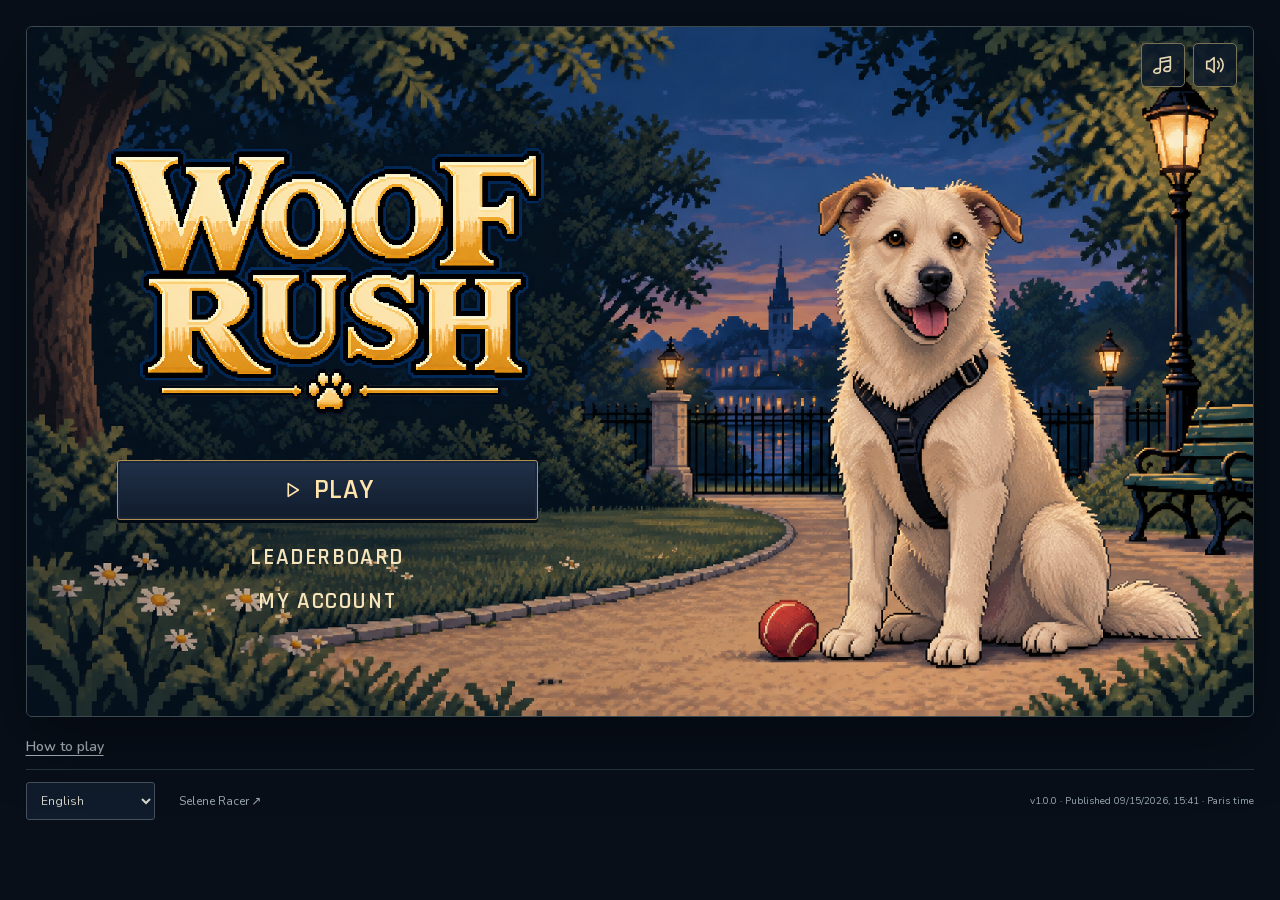
==== index.html @ c91cd117 "Woof Rush v1.0.0 (2026-09-15 15:41)" ====
<!doctype html>
<html lang="fr">
  <head>
    <meta charset="UTF-8" />
    <meta name="viewport" content="width=device-width, initial-scale=1.0, viewport-fit=cover" />
    <meta name="theme-color" content="#101d2b" />
    <meta
      name="description"
      content="Woof Rush : aligne les balles de même couleur pour vider le chemin. Un jeu d’arcade au clavier, à la souris ou sur mobile."
    />
    <meta name="apple-mobile-web-app-capable" content="yes" />
    <meta name="apple-mobile-web-app-status-bar-style" content="default" />
    <link rel="icon" type="image/png" href="/art/icon-pixel.png" />
    <link rel="apple-touch-icon" href="/art/icon-pixel.png" />
    <link rel="preload" href="/art/hero-pixel.webp" as="image" />
    <title>Woof Rush</title>
    <script type="module" crossorigin src="/assets/index-AzjGt6_d.js"></script>
    <link rel="stylesheet" crossorigin href="/assets/index-Cc_X4Ht7.css">
  </head>
  <body>
    <div id="root"></div>
  </body>
</html>
---- assets/index-Cc_X4Ht7.css ----
@font-face{font-family:Nunito;src:url(/fonts/nunito-latin.woff2)format("woff2");font-style:normal;font-weight:400 900;font-display:swap}:root{color:#254635;font-synthesis:none;--ink:#244633;--muted:#6d7b6b;--gold:#f6c557;--line:#dedfd0;background:#f6f4eb;font-family:Nunito,Trebuchet MS,system-ui,sans-serif}*{box-sizing:border-box}html,body,#root{min-height:100%;margin:0}body{margin:0}button,a{-webkit-tap-highlight-color:transparent}button{font:inherit;cursor:pointer;color:inherit;touch-action:manipulation}button:disabled{cursor:wait;opacity:.6}a{color:inherit;text-decoration:none}button,a{transition:background .18s,transform .18s}button:focus-visible,a:focus-visible,canvas:focus-visible{outline-offset:4px;outline:3px solid #d98a24}button:active:not(:disabled){transform:translateY(2px)}button svg{flex-shrink:0}.home{width:min(1240px,100%);padding:max(24px, env(safe-area-inset-top)) max(30px, env(safe-area-inset-right)) max(16px, env(safe-area-inset-bottom)) max(30px, env(safe-area-inset-left));margin:0 auto}.game-header{justify-content:space-between;align-items:center;gap:16px;height:78px;display:flex}.brand{letter-spacing:-1.2px;white-space:nowrap;align-items:center;gap:0;font-size:28px;font-weight:900;display:inline-flex}.brand-mark{background:var(--ink);color:#fff4d8;border-radius:14px;place-items:center;width:41px;height:41px;margin-right:10px;display:grid;transform:rotate(-8deg)}.brand-dot{color:#d59b32}.header-actions{align-items:center;gap:22px;display:flex}.icon-button{background:0 0;border:1px solid #d5dccc;border-radius:50%;place-items:center;width:44px;height:44px;display:inline-grid}.text-button{background:0 0;border:0;align-items:center;gap:8px;min-height:44px;padding:6px 0;font-weight:800;display:inline-flex}.hero{isolation:isolate;color:#fffbed;background:#214330;border-radius:26px;align-items:center;height:calc(100svh - 104px);min-height:520px;max-height:820px;display:flex;position:relative;overflow:hidden;box-shadow:0 16px 38px #2b442515}.hero-art,.hero-shade{object-fit:cover;z-index:-2;width:100%;height:100%;position:absolute;inset:0}.hero-art{object-position:center 57%}.hero-shade{z-index:-1;background:linear-gradient(90deg,#102d25bc 0%,#142f2670 33%,#142f2600 60%)}.hero-copy{max-width:525px;padding:64px}.home-sound{color:var(--ink);background:#fffbeded;border-color:#0000;position:absolute;top:20px;right:20px}.eyebrow{letter-spacing:1.9px;font-size:10px;font-weight:800;line-height:1.6}.hero h1{letter-spacing:-5px;text-shadow:0 3px 1px #193b3330;margin:0 0 30px;font-size:clamp(80px,9vw,118px);font-weight:900;line-height:.86}.hero-description{color:#e1e7d5;max-width:290px;margin:0 0 28px;font-size:16px;line-height:1.65}.primary{color:#354226;background:var(--gold);border:1px solid #ffdf89;border-radius:13px;justify-content:center;align-items:center;gap:12px;min-height:52px;padding:12px 25px;font-size:16px;font-weight:900;display:inline-flex;box-shadow:0 4px #b48429}.primary:hover:not(:disabled){background:#ffda79}.start-button{min-width:200px;min-height:56px}.retry-button{color:#fff;background:0 0;border:0;margin-top:10px;padding:10px 0;text-decoration:underline;display:block}.sprite{vertical-align:middle;background-repeat:no-repeat;background-size:400% 400%;flex-shrink:0;display:inline-block}.home-utilities{justify-content:space-between;align-items:center;gap:12px 24px;padding-top:16px;display:flex}.help-toggle{color:var(--muted);text-underline-offset:4px;font-size:14px;font-weight:600;text-decoration:underline}.home-scores{color:var(--muted);flex-wrap:wrap;justify-content:flex-end;gap:8px 24px;font-size:13px;display:flex}.home-scores strong{color:var(--ink);margin-left:6px}.guide{border-top:1px solid var(--line);padding:20px 0 32px}.guide-heading{justify-content:space-between;align-items:center;gap:16px;display:flex}.guide h2{font-size:23px}.guide-columns{grid-template-columns:repeat(3,1fr);gap:28px;display:grid}.guide p{font-size:14px;line-height:1.7}.guide strong{margin-bottom:5px;display:block}.bonus-guide{flex-wrap:wrap;gap:16px 25px;margin-top:16px;display:flex}.bonus-guide>div{align-items:center;gap:8px;max-width:200px;display:flex}.bonus-guide span{font-size:11px}.bonus-guide strong{font-size:13px}.game-shell{width:min(1100px,100%);height:100dvh;padding:env(safe-area-inset-top) max(24px, env(safe-area-inset-right)) max(8px, env(safe-area-inset-bottom)) max(24px, env(safe-area-inset-left));flex-direction:column;margin:auto;display:flex;overflow:hidden}.game-header{flex-shrink:0;height:66px}.game-header .brand{font-size:25px}.game-header .brand-mark{border-radius:11px;width:34px;height:34px}.game-header .header-actions{gap:10px}.game-header .icon-button{width:40px;height:40px}.game-hud{flex-shrink:0;align-items:center;gap:20px;padding:8px 0 13px;display:flex}.level-label{align-items:center;gap:12px;display:flex}.level-number{background:#e8ecdc;border-radius:12px;place-items:center;width:38px;height:38px;font-size:17px;font-weight:900;display:grid}.level-label>div{display:grid}.game-hud .eyebrow{color:var(--muted);letter-spacing:1.5px;font-size:8px}.level-label strong{font-size:15px}.lives{gap:0;margin-left:auto;display:flex}.life-empty{opacity:.2;filter:grayscale()}.score{text-align:right;border-left:1px solid var(--line);min-width:80px;padding-left:20px;line-height:1}.score strong{font-variant-numeric:tabular-nums;margin-top:7px;font-size:23px;font-weight:900;display:block}.game-area{flex:1;place-items:center;min-width:0;min-height:0;display:grid;position:relative}.playfield{cursor:crosshair;touch-action:none;-webkit-user-select:none;user-select:none;border-radius:20px;max-width:100%;max-height:100%;display:block;box-shadow:0 6px 20px #22452a20}.playfield:focus:not(:focus-visible){outline:none}.game-footer{flex-shrink:0;width:min(800px,100%);margin:0 auto;padding-top:10px}.progress-row{color:var(--muted);align-items:center;gap:13px;font-size:10px;display:flex}.progress-row>span{white-space:nowrap}.progress-row strong{text-align:right;width:36px}.progress-track{background:#e0e4d5;border-radius:8px;flex:1;height:5px;overflow:hidden}.progress-track>span{border-radius:inherit;background:#568757;height:100%;transition:width .2s;display:block}.desktop-controls{color:#6a7963;justify-content:center;align-items:center;gap:23px;margin:14px 0 6px;font-size:10px;display:flex}.desktop-controls span{align-items:center;gap:5px;display:flex}kbd{font:inherit;background:#fffdf7;border:1px solid #d6dcca;border-bottom-width:2px;border-radius:5px;padding:2px 6px}.touch-controls{align-items:stretch;gap:10px;padding-top:12px;display:none}.steering-pad{touch-action:none;-webkit-user-select:none;user-select:none;background:#e6e9db;border:1px solid #d7dfcc;border-radius:14px;flex:1;justify-content:space-between;align-items:center;min-width:0;padding:0 12px;display:flex}.steering-pad>div{flex-direction:column;align-items:center;gap:2px;display:flex}.steering-pad small{font-size:9px}.swap-button{touch-action:manipulation;background:#edf0e2;border:1px solid #d1dbc5;border-radius:14px;justify-content:center;align-items:center;gap:1px;min-width:55px;display:flex}.shoot-button{min-width:94px;min-height:54px;padding:10px 16px}.shoot-button svg{transform:rotate(-90deg)}.touch-controls button:disabled{cursor:default}.overlay{z-index:2;-webkit-backdrop-filter:blur(5px);backdrop-filter:blur(5px);background:#14362799;border-radius:20px;place-items:center;padding:14px;display:grid;position:absolute;inset:0}.pause-card{text-align:center;background:#fff9e9;border-radius:24px;width:min(360px,100%);padding:22px 24px;box-shadow:0 12px 50px #162b3144}.pause-card h1{letter-spacing:-1px;margin:0 0 28px;font-size:30px;line-height:1.1}.pause-card p{color:var(--muted);margin:0 0 20px;font-size:13px}.pause-card .primary{width:100%}.return-menu{margin-top:12px;font-size:11px}@media (width<=900px){.home{padding-left:22px;padding-right:22px}.hero-copy{padding-left:32px}.hero-art{object-position:58% center}.hero-shade{background:linear-gradient(90deg,#102d25cc,#142f2677 40%,#142f2600 75%)}.hero-description{max-width:240px;font-size:15px}}@media (hover:none),(pointer:coarse),(width<=600px){.touch-controls{display:flex}.desktop-controls{display:none}.game-footer{padding-bottom:6px}}@media (width<=600px){.home{padding:max(12px, env(safe-area-inset-top)) max(12px, env(safe-area-inset-right)) max(12px, env(safe-area-inset-bottom)) max(12px, env(safe-area-inset-left))}.brand{font-size:25px}.brand-mark{border-radius:11px;width:35px;height:35px;margin-right:8px}.header-actions{gap:14px}.header-actions .text-button span{display:none}.header-actions .text-button{padding:8px}.hero{border-radius:22px;align-items:flex-start;height:calc(100svh - 84px);min-height:510px;max-height:780px}.hero-art{object-position:85% bottom;object-fit:cover;height:69%;top:auto;-webkit-mask-image:linear-gradient(#0000,#000 25%);mask-image:linear-gradient(#0000,#000 25%)}.hero-shade{background:linear-gradient(#173b2d 0%,#173b2df5 21%,#173b2d9c 43%,#173b2d00 67%,#173b2d33)}.hero-copy{max-width:100%;padding:75px 25px 24px}.hero h1{letter-spacing:-2px;white-space:nowrap;margin:0 0 20px;font-size:clamp(40px,13vw,72px);line-height:.85}.hero h1 br{display:none}.hero h1>span{margin-left:9px}.hero-description{max-width:240px;margin:0 0 22px;font-size:14px;line-height:1.6}.start-button{min-width:170px;min-height:50px;font-size:15px}.home-sound{top:14px;right:14px}.home-utilities{padding:8px 5px 0}.home-scores{gap:4px 12px;font-size:11px}.guide-columns{grid-template-columns:1fr;gap:5px}.game-shell{padding-left:max(10px, env(safe-area-inset-left));padding-right:max(10px, env(safe-area-inset-right))}.game-header{height:57px}.game-header .brand{font-size:23px}.game-header .icon-button{width:44px;height:44px}.game-hud{gap:8px;padding-top:3px;padding-bottom:9px}.level-number{border-radius:9px;width:31px;height:33px;font-size:15px}.level-label{gap:7px}.level-label strong{font-size:12px}.game-hud .eyebrow{font-size:7px}.lives .sprite{width:23px!important;height:23px!important}.score{min-width:60px;padding-left:9px}.score strong{font-size:20px}.playfield,.overlay{border-radius:15px}.game-footer{padding-top:8px}.progress-row{gap:8px;font-size:9px}.touch-controls{gap:8px;padding-top:9px}.pause-card{padding:19px}.pause-card h1{font-size:27px}}@media (height<=540px) and (orientation:landscape){.home{padding-top:max(12px, env(safe-area-inset-top))}.hero{height:calc(100svh - 84px);min-height:290px}.hero-art{object-position:58% 30%}.hero-copy{padding:24px 32px}.hero h1{margin-bottom:16px;font-size:64px}.hero-description{margin-bottom:16px;font-size:13px}.start-button{min-height:46px}.home-utilities{padding-top:8px}.game-shell{padding-top:max(0px, env(safe-area-inset-top));padding-bottom:max(5px, env(safe-area-inset-bottom));grid-template-rows:46px 1fr;grid-template-columns:minmax(0,1fr) 146px;column-gap:14px;display:grid}.game-header{grid-area:1/2;justify-content:flex-end;height:44px}.game-header .brand{display:none}.game-header .icon-button{width:40px;height:40px}.game-hud{grid-area:1/1;padding:4px 0}.level-number{height:30px}.level-label .eyebrow{display:none}.score strong{margin-top:3px;font-size:17px}.game-area{grid-area:2/1;height:100%}.game-footer{grid-area:2/2;align-self:end;padding:0 0 5px}.progress-row{flex-wrap:wrap;gap:6px}.progress-row>span{width:100%}.touch-controls{flex-wrap:wrap;padding-top:15px;display:flex}.steering-pad{flex-basis:100%;height:60px}.swap-button{width:100%;min-height:48px}.shoot-button{width:100%;min-height:54px}.desktop-controls{display:none}.pause-card h1{font-size:25px}.pause-card{padding:18px}.pause-card p{margin-bottom:12px}.return-menu{margin-top:4px}}@media (width<=370px){.hero-copy{padding-left:20px;padding-right:20px}.game-hud{gap:5px}.level-number{display:none}.lives .sprite{width:21px!important;height:21px!important}.steering-pad{padding:0 8px}.shoot-button{min-width:84px;padding:10px}}@media (prefers-reduced-motion:reduce){*,:before,:after{transition:none!important;animation:none!important}}@font-face{font-family:Rajdhani;src:url(/fonts/rajdhani-600-latin.woff2)format("woff2");font-weight:600;font-display:swap}@font-face{font-family:Rajdhani;src:url(/fonts/rajdhani-600-latin-ext.woff2)format("woff2");font-weight:600;font-display:swap;unicode-range:U+100-2FF,U+1E??}:root{color:#f6e5bc;--ink:#f6e5bc;--muted:#a6b1b8;--gold:#d8ae64;--line:#34404b;background:#080f19}.sr-only{clip:rect(0, 0, 0, 0);white-space:nowrap;border:0;width:1px;height:1px;margin:-1px;padding:0;position:absolute;overflow:hidden}.home{width:min(1440px,100%);padding:clamp(12px,2vw,28px)}.hero{aspect-ratio:16/9;background:#101d2b;border:1px solid #3c4a4f;border-radius:6px;height:auto;min-height:480px;max-height:820px;box-shadow:0 20px 70px #0006}.hero-art{object-position:center;image-rendering:pixelated}.hero-shade{background:linear-gradient(90deg,#07111e55,#0000 70%)}.hero-copy{text-align:center;width:49%;max-width:680px;padding:5%}.hero h1{letter-spacing:-4px;text-transform:uppercase;color:#ffe4a5;-webkit-text-stroke:1px #f7d696;text-shadow:0 2px #ffefa9,0 5px #967044,3px 7px #09111d,-3px 7px #09111d;margin:0 0 42px;font-family:Georgia,Times New Roman,serif;font-size:clamp(66px,8vw,126px);font-weight:900;line-height:.86}.hero h1>span{color:inherit}.primary,.secondary{text-transform:uppercase;letter-spacing:.8px;color:#ffe4ac;background:linear-gradient(#213149,#101b2b);border:1px solid #b39050;border-radius:3px;justify-content:center;align-items:center;gap:12px;min-height:50px;padding:11px 24px;font-family:Rajdhani,Nunito,system-ui,sans-serif;font-size:19px;font-weight:600;display:inline-flex;box-shadow:inset 0 0 0 2px #18253a,0 3px #030912}.primary:hover:not(:disabled),.secondary:hover:not(:disabled){color:#fff1c9;background:#2a3f54;border-color:#f0cd82}.secondary{box-shadow:none;color:#c6d0d4;border-color:#526572}.start-button{width:88%;min-width:0;min-height:60px;font-size:clamp(21px,2.2vw,32px)}.hero-links{flex-direction:column;align-items:center;gap:0;margin-top:16px;display:flex}.hero-links .text-button{text-transform:uppercase;letter-spacing:1.6px;color:#f6e5bc;font-family:Rajdhani,Nunito,system-ui,sans-serif;font-size:clamp(17px,1.8vw,24px)}.text-button:hover{color:#ffe3a0}.home-sound{color:#e6d8b5;background:#0d1a2ad9;border:1px solid #7a7257}.icon-button{border-color:#485965;border-radius:5px}.icon-button:hover{background:#23364a}.home-utilities{flex-wrap:wrap;padding-top:8px}.home-scores .text-button{font-size:inherit;font-weight:500}.site-footer{color:#9ba9b4;border-top:1px solid #24333f;flex-wrap:wrap;align-items:center;gap:12px 24px;padding-top:12px;font-size:12px;display:flex}.site-footer a:hover{color:#f4d49a}.version{margin-inline-start:auto;font-size:10px;line-height:1.6}.language-picker select{font:inherit;color:#d7d7cc;background:#101c2b;border:1px solid #44515d;border-radius:3px;max-width:180px;min-height:38px;padding:5px 28px 5px 10px}.guide{margin-top:12px}.guide h2,.panel-heading h2{letter-spacing:.7px;text-transform:uppercase;font-family:Rajdhani,Nunito,system-ui,sans-serif;font-weight:600}.guide p{color:#bec9c9}.brand{letter-spacing:1px;text-transform:uppercase;font-family:Rajdhani,Nunito,system-ui,sans-serif}.brand-mark{display:none}.brand-light{font-weight:600}.game-header{border-bottom:1px solid #293845;margin-bottom:4px}.level-number,.steering-pad,.swap-button,kbd{background:#142235;border-color:#3a4c5b;border-radius:3px}.level-label strong{color:#e4d3a8}.playfield,.overlay{border-radius:4px}.playfield{image-rendering:pixelated;box-shadow:0 0 0 1px #51604e,0 10px 28px #0006}.progress-track{background:#263442}.progress-track>span{background:#ba995c}.desktop-controls{color:var(--muted)}.overlay{-webkit-backdrop-filter:blur(2px);backdrop-filter:blur(2px);background:#06111bd4}.pause-card{background:#132033;border:1px solid #a48750;border-radius:5px;box-shadow:0 16px 60px #0009}.pause-card h1{letter-spacing:.6px;text-transform:uppercase;font-family:Rajdhani,Nunito,system-ui,sans-serif}.panel-dialog{color:var(--ink);background:#122033;border:1px solid #aa8a50;border-radius:5px;width:min(460px,100% - 28px);max-height:calc(100dvh - 32px);padding:24px;overflow-y:auto;box-shadow:0 20px 90px #000b}.panel-dialog::backdrop{-webkit-backdrop-filter:blur(4px);backdrop-filter:blur(4px);background:#030912bd}.panel-heading{justify-content:space-between;align-items:center;gap:14px;margin-bottom:8px;display:flex}.panel-heading h2{margin:0;font-size:26px;line-height:1.15}.panel-heading .icon-button{flex-shrink:0}.panel-intro{color:#bdc6ca;margin-bottom:22px;font-size:13px;line-height:1.6}.panel-dialog p{font-size:14px;line-height:1.65}.panel-dialog form{flex-direction:column;gap:10px;display:flex}.panel-dialog label{font-size:13px}.panel-dialog input{color:#f7e9c8;width:100%;min-height:48px;font:inherit;background:#0a1423;border:1px solid #5d6b78;border-radius:3px;padding:10px 12px;font-size:16px}.panel-dialog input:focus-visible,.language-picker select:focus-visible{outline-offset:3px;outline:2px solid #e2be74}.panel-dialog input:disabled{opacity:.6}.panel-dialog small{color:#aebbc2;font-size:11px;line-height:1.6;display:block}.panel-dialog form .primary{margin-top:7px}.account-links{flex-wrap:wrap;justify-content:space-between;align-items:center;gap:10px;margin-top:18px;font-size:12px;display:flex}.account-links a{text-underline-offset:4px;text-decoration:underline}.sso-link{width:100%;margin-bottom:24px;font-size:16px}.feedback{color:#b6d9c6}.feedback.error{color:#f2a898}.ranking-dialog{width:min(680px,100% - 28px)}.table-scroll{overflow-x:auto}.ranking-dialog table{border-collapse:collapse;width:100%;font-size:14px}.ranking-dialog th,.ranking-dialog td{text-align:start;border-bottom:1px solid #2b3c4c;padding:12px 8px}.ranking-dialog thead{text-transform:uppercase;color:#b0bbc1;font-size:11px}.ranking-dialog tbody th{overflow-wrap:anywhere;font-weight:600}.ranking-dialog td:nth-child(3){font-variant-numeric:tabular-nums;white-space:nowrap}.my-score{color:#ffdda0;background:#c9a25c17}.my-score small{font-weight:400}.result-dialog{text-align:center}.result-score{gap:3px;margin:18px 0 22px;display:grid}.result-score>span{text-transform:uppercase;letter-spacing:2px;color:#b8c2c9;font-size:12px}.result-score>strong{color:#ffe1a1;font:600 64px/1.2 Rajdhani,Nunito,system-ui,sans-serif}.result-dialog>button{width:100%;margin:8px 0}.result-dialog>.text-button{justify-content:center}.pending-dot{background:#dcb56a;border-radius:50%;width:6px;height:6px}[dir=rtl] .hero{direction:ltr}[dir=rtl] .hero-copy{direction:rtl}[dir=rtl] .lives{margin-left:0;margin-right:auto}[dir=rtl] .score{text-align:left;border-left:0;border-right:1px solid var(--line);padding-left:0;padding-right:12px}@media (width<=900px) and (width>=601px){.hero{min-height:440px}.hero-copy{width:50%;padding:4%}.hero h1{font-size:clamp(70px,10vw,95px)}.hero-art{object-position:65% center}}@media (width<=600px){.home{padding:max(10px, env(safe-area-inset-top)) 10px max(12px, env(safe-area-inset-bottom))}.hero{aspect-ratio:auto;border-radius:4px;align-items:flex-start;height:calc(100svh - 150px);min-height:570px;max-height:790px}.hero-art{object-fit:cover;object-position:86% bottom;width:100%;height:67%;top:auto;bottom:0;-webkit-mask-image:linear-gradient(#0000,#000 20%);mask-image:linear-gradient(#0000,#000 20%)}.hero-shade{background:linear-gradient(#0d1b2cf0 0%,#0d1b2c77 28%,#0000 55%)}.hero-copy{width:100%;max-width:none;padding:35px 22px 16px}.hero h1{letter-spacing:-2px;white-space:nowrap;margin-bottom:24px;font-size:clamp(39px,11.8vw,64px);line-height:1}.hero h1 br{display:none}.hero h1>span{margin-left:9px}.start-button{width:68%;min-width:0;min-height:48px;font-size:23px}.hero-links{flex-direction:row;justify-content:center;gap:25px;margin-top:8px}.hero-links .text-button{letter-spacing:1px;font-size:17px}.home-sound{top:auto;bottom:12px;right:12px}.site-footer{gap:8px 15px;padding-top:8px;font-size:11px}.version{text-align:center;width:100%;margin:0}.home-utilities{gap:0 10px}.home-scores{gap:4px 10px}.help-toggle{font-size:12px}.panel-dialog{padding:18px}.panel-heading h2{font-size:23px}.shoot-button{min-width:78px;padding:8px 11px;font-size:17px}.level-label strong{max-width:145px;line-height:1.15}}@media (height<=540px) and (orientation:landscape){.hero{aspect-ratio:16/9;height:calc(100svh - 90px);min-height:290px}.hero-copy{width:50%;padding:22px 35px}.hero h1{margin-bottom:22px;font-size:62px}.start-button{min-height:44px;font-size:23px}.hero-links{flex-direction:row;justify-content:center;gap:24px;margin-top:5px}.hero-links .text-button{font-size:17px}.hero-art{object-position:center}}.home-audio{gap:8px;display:flex;position:absolute;top:16px;right:16px}.home-audio .icon-button{color:#e6d8b5;background:#0d1a2ad9;border-color:#7a7257}@media (width<=600px){.home-audio{top:auto;bottom:12px;right:12px}}.hero .pixel-title{margin:0 0 22px;line-height:0}.pixel-title img{object-fit:contain;width:100%;max-width:490px;max-height:320px;image-rendering:pixelated;filter:drop-shadow(0 3px 2px #061222)}@media (width<=600px){.hero .pixel-title{margin:0 0 10px}.pixel-title img{width:195px;height:130px}.hero-copy{padding-top:15px}}@media (height<=540px) and (orientation:landscape){.pixel-title img{max-height:145px}.hero .pixel-title{margin-bottom:8px}}
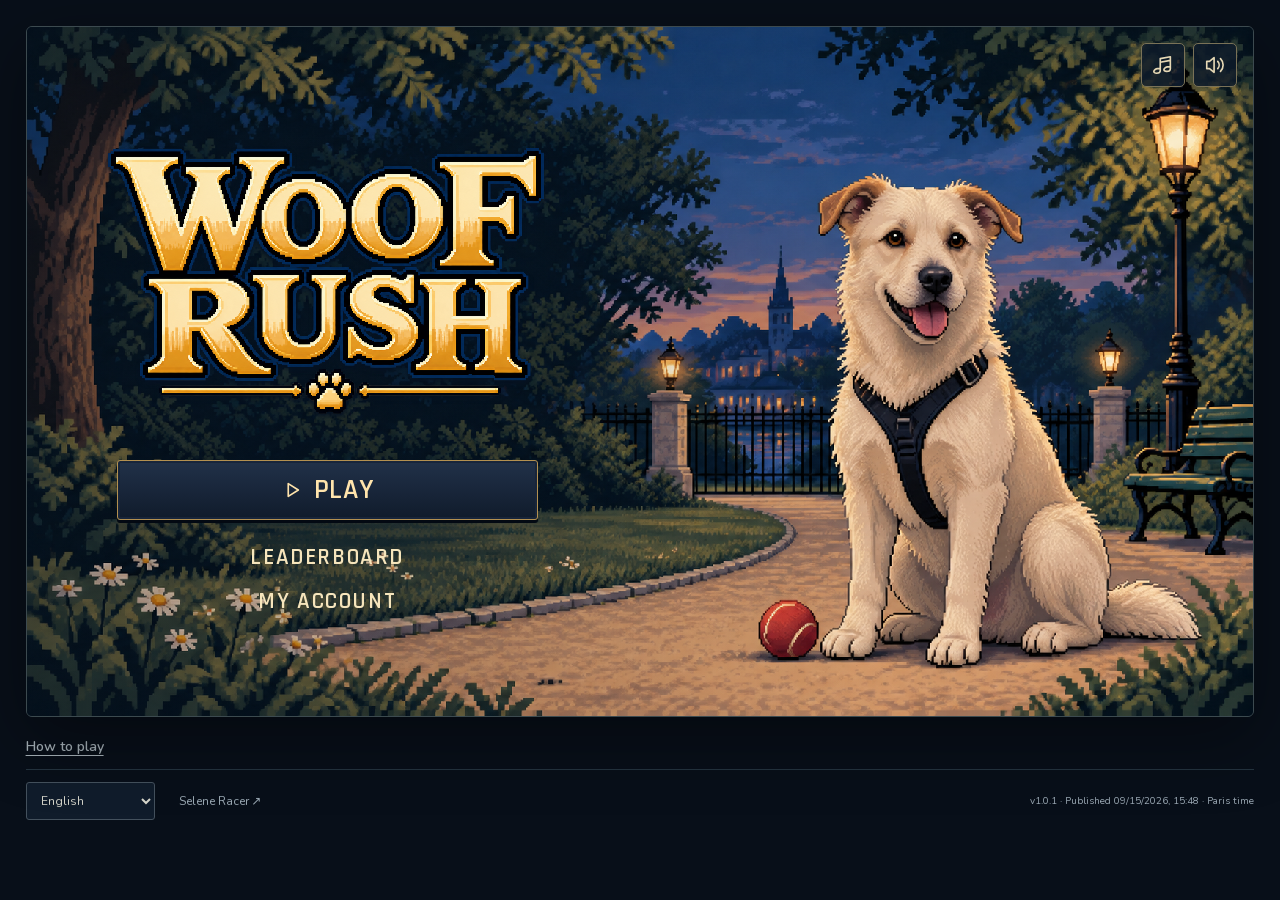
==== commit a7e429a4: "Woof Rush v1.0.1 (2026-09-15 15:48)" ====
--- a/index.html
+++ b/index.html
@@ -14,7 +14,7 @@
     <link rel="apple-touch-icon" href="/art/icon-pixel.png" />
     <link rel="preload" href="/art/hero-pixel.webp" as="image" />
     <title>Woof Rush</title>
-    <script type="module" crossorigin src="/assets/index-AzjGt6_d.js"></script>
+    <script type="module" crossorigin src="/assets/index-DiUp2vxQ.js"></script>
     <link rel="stylesheet" crossorigin href="/assets/index-Cc_X4Ht7.css">
   </head>
   <body>
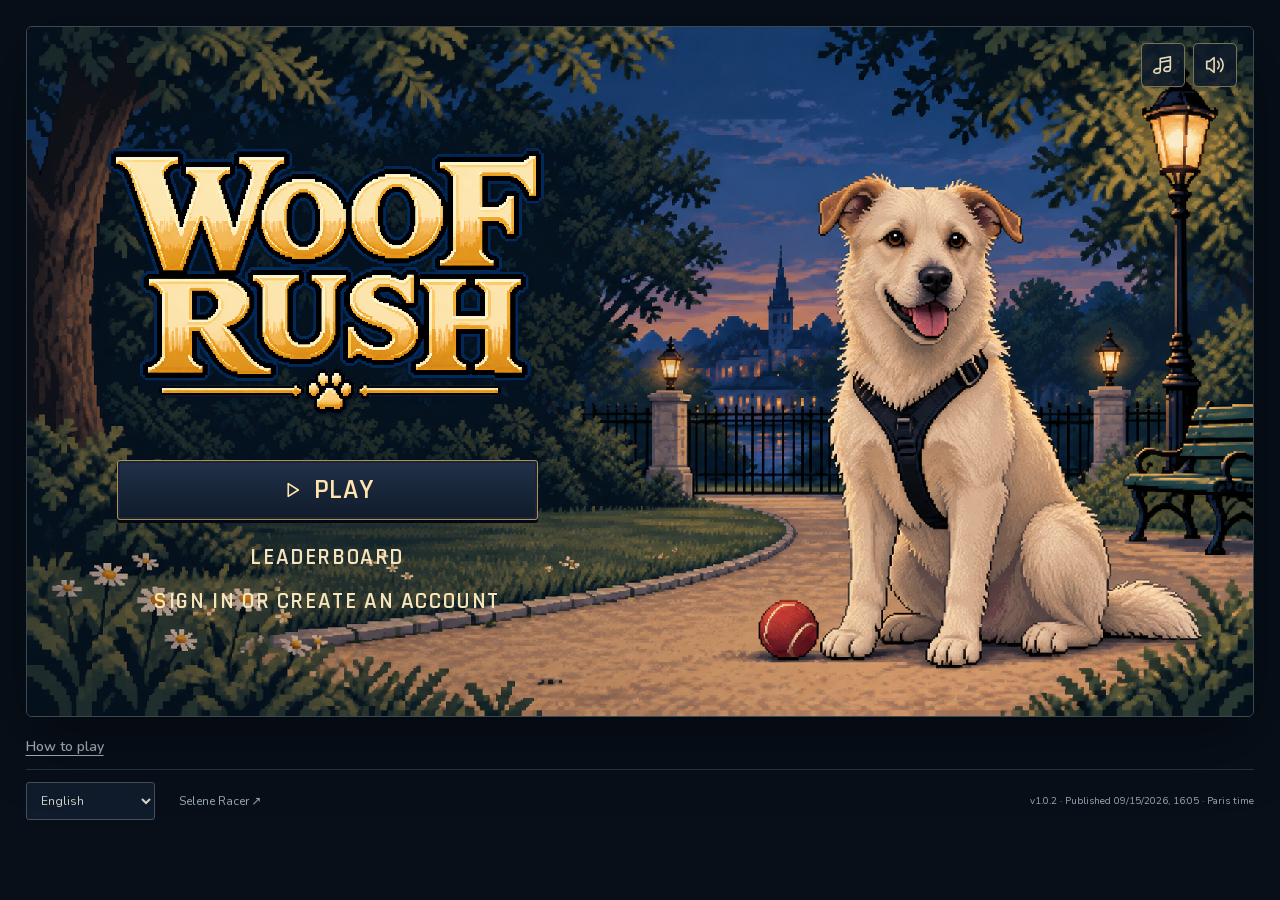
==== commit c9656979: "Woof Rush v1.0.2 (2026-09-15 16:05)" ====
--- a/index.html
+++ b/index.html
@@ -14,8 +14,8 @@
     <link rel="apple-touch-icon" href="/art/icon-pixel.png" />
     <link rel="preload" href="/art/hero-pixel.webp" as="image" />
     <title>Woof Rush</title>
-    <script type="module" crossorigin src="/assets/index-DiUp2vxQ.js"></script>
-    <link rel="stylesheet" crossorigin href="/assets/index-Cc_X4Ht7.css">
+    <script type="module" crossorigin src="/assets/index-BmonnQU5.js"></script>
+    <link rel="stylesheet" crossorigin href="/assets/index-DaGKBsOx.css">
   </head>
   <body>
     <div id="root"></div>
--- a/assets/index-DaGKBsOx.css
+++ b/assets/index-DaGKBsOx.css
@@ -0,0 +1 @@
+@font-face{font-family:Nunito;src:url(/fonts/nunito-latin.woff2)format("woff2");font-style:normal;font-weight:400 900;font-display:swap}:root{color:#254635;font-synthesis:none;--ink:#244633;--muted:#6d7b6b;--gold:#f6c557;--line:#dedfd0;background:#f6f4eb;font-family:Nunito,Trebuchet MS,system-ui,sans-serif}*{box-sizing:border-box}html,body,#root{min-height:100%;margin:0}body{margin:0}button,a{-webkit-tap-highlight-color:transparent}button{font:inherit;cursor:pointer;color:inherit;touch-action:manipulation}button:disabled{cursor:wait;opacity:.6}a{color:inherit;text-decoration:none}button,a{transition:background .18s,transform .18s}button:focus-visible,a:focus-visible,canvas:focus-visible{outline-offset:4px;outline:3px solid #d98a24}button:active:not(:disabled){transform:translateY(2px)}button svg{flex-shrink:0}.home{width:min(1240px,100%);padding:max(24px, env(safe-area-inset-top)) max(30px, env(safe-area-inset-right)) max(16px, env(safe-area-inset-bottom)) max(30px, env(safe-area-inset-left));margin:0 auto}.game-header{justify-content:space-between;align-items:center;gap:16px;height:78px;display:flex}.brand{letter-spacing:-1.2px;white-space:nowrap;align-items:center;gap:0;font-size:28px;font-weight:900;display:inline-flex}.brand-mark{background:var(--ink);color:#fff4d8;border-radius:14px;place-items:center;width:41px;height:41px;margin-right:10px;display:grid;transform:rotate(-8deg)}.brand-dot{color:#d59b32}.header-actions{align-items:center;gap:22px;display:flex}.icon-button{background:0 0;border:1px solid #d5dccc;border-radius:50%;place-items:center;width:44px;height:44px;display:inline-grid}.text-button{background:0 0;border:0;align-items:center;gap:8px;min-height:44px;padding:6px 0;font-weight:800;display:inline-flex}.hero{isolation:isolate;color:#fffbed;background:#214330;border-radius:26px;align-items:center;height:calc(100svh - 104px);min-height:520px;max-height:820px;display:flex;position:relative;overflow:hidden;box-shadow:0 16px 38px #2b442515}.hero-art,.hero-shade{object-fit:cover;z-index:-2;width:100%;height:100%;position:absolute;inset:0}.hero-art{object-position:center 57%}.hero-shade{z-index:-1;background:linear-gradient(90deg,#102d25bc 0%,#142f2670 33%,#142f2600 60%)}.hero-copy{max-width:525px;padding:64px}.home-sound{color:var(--ink);background:#fffbeded;border-color:#0000;position:absolute;top:20px;right:20px}.eyebrow{letter-spacing:1.9px;font-size:10px;font-weight:800;line-height:1.6}.hero h1{letter-spacing:-5px;text-shadow:0 3px 1px #193b3330;margin:0 0 30px;font-size:clamp(80px,9vw,118px);font-weight:900;line-height:.86}.hero-description{color:#e1e7d5;max-width:290px;margin:0 0 28px;font-size:16px;line-height:1.65}.primary{color:#354226;background:var(--gold);border:1px solid #ffdf89;border-radius:13px;justify-content:center;align-items:center;gap:12px;min-height:52px;padding:12px 25px;font-size:16px;font-weight:900;display:inline-flex;box-shadow:0 4px #b48429}.primary:hover:not(:disabled){background:#ffda79}.start-button{min-width:200px;min-height:56px}.retry-button{color:#fff;background:0 0;border:0;margin-top:10px;padding:10px 0;text-decoration:underline;display:block}.sprite{vertical-align:middle;background-repeat:no-repeat;background-size:400% 400%;flex-shrink:0;display:inline-block}.home-utilities{justify-content:space-between;align-items:center;gap:12px 24px;padding-top:16px;display:flex}.help-toggle{color:var(--muted);text-underline-offset:4px;font-size:14px;font-weight:600;text-decoration:underline}.home-scores{color:var(--muted);flex-wrap:wrap;justify-content:flex-end;gap:8px 24px;font-size:13px;display:flex}.home-scores strong{color:var(--ink);margin-left:6px}.guide{border-top:1px solid var(--line);padding:20px 0 32px}.guide-heading{justify-content:space-between;align-items:center;gap:16px;display:flex}.guide h2{font-size:23px}.guide-columns{grid-template-columns:repeat(3,1fr);gap:28px;display:grid}.guide p{font-size:14px;line-height:1.7}.guide strong{margin-bottom:5px;display:block}.bonus-guide{flex-wrap:wrap;gap:16px 25px;margin-top:16px;display:flex}.bonus-guide>div{align-items:center;gap:8px;max-width:200px;display:flex}.bonus-guide span{font-size:11px}.bonus-guide strong{font-size:13px}.game-shell{width:min(1100px,100%);height:100dvh;padding:env(safe-area-inset-top) max(24px, env(safe-area-inset-right)) max(8px, env(safe-area-inset-bottom)) max(24px, env(safe-area-inset-left));flex-direction:column;margin:auto;display:flex;overflow:hidden}.game-header{flex-shrink:0;height:66px}.game-header .brand{font-size:25px}.game-header .brand-mark{border-radius:11px;width:34px;height:34px}.game-header .header-actions{gap:10px}.game-header .icon-button{width:40px;height:40px}.game-hud{flex-shrink:0;align-items:center;gap:20px;padding:8px 0 13px;display:flex}.level-label{align-items:center;gap:12px;display:flex}.level-number{background:#e8ecdc;border-radius:12px;place-items:center;width:38px;height:38px;font-size:17px;font-weight:900;display:grid}.level-label>div{display:grid}.game-hud .eyebrow{color:var(--muted);letter-spacing:1.5px;font-size:8px}.level-label strong{font-size:15px}.lives{gap:0;margin-left:auto;display:flex}.life-empty{opacity:.2;filter:grayscale()}.score{text-align:right;border-left:1px solid var(--line);min-width:80px;padding-left:20px;line-height:1}.score strong{font-variant-numeric:tabular-nums;margin-top:7px;font-size:23px;font-weight:900;display:block}.game-area{flex:1;place-items:center;min-width:0;min-height:0;display:grid;position:relative}.playfield{cursor:crosshair;touch-action:none;-webkit-user-select:none;user-select:none;border-radius:20px;max-width:100%;max-height:100%;display:block;box-shadow:0 6px 20px #22452a20}.playfield:focus:not(:focus-visible){outline:none}.game-footer{flex-shrink:0;width:min(800px,100%);margin:0 auto;padding-top:10px}.progress-row{color:var(--muted);align-items:center;gap:13px;font-size:10px;display:flex}.progress-row>span{white-space:nowrap}.progress-row strong{text-align:right;width:36px}.progress-track{background:#e0e4d5;border-radius:8px;flex:1;height:5px;overflow:hidden}.progress-track>span{border-radius:inherit;background:#568757;height:100%;transition:width .2s;display:block}.desktop-controls{color:#6a7963;justify-content:center;align-items:center;gap:23px;margin:14px 0 6px;font-size:10px;display:flex}.desktop-controls span{align-items:center;gap:5px;display:flex}kbd{font:inherit;background:#fffdf7;border:1px solid #d6dcca;border-bottom-width:2px;border-radius:5px;padding:2px 6px}.touch-controls{align-items:stretch;gap:10px;padding-top:12px;display:none}.steering-pad{touch-action:none;-webkit-user-select:none;user-select:none;background:#e6e9db;border:1px solid #d7dfcc;border-radius:14px;flex:1;justify-content:space-between;align-items:center;min-width:0;padding:0 12px;display:flex}.steering-pad>div{flex-direction:column;align-items:center;gap:2px;display:flex}.steering-pad small{font-size:9px}.swap-button{touch-action:manipulation;background:#edf0e2;border:1px solid #d1dbc5;border-radius:14px;justify-content:center;align-items:center;gap:1px;min-width:55px;display:flex}.shoot-button{min-width:94px;min-height:54px;padding:10px 16px}.shoot-button svg{transform:rotate(-90deg)}.touch-controls button:disabled{cursor:default}.overlay{z-index:2;-webkit-backdrop-filter:blur(5px);backdrop-filter:blur(5px);background:#14362799;border-radius:20px;place-items:center;padding:14px;display:grid;position:absolute;inset:0}.pause-card{text-align:center;background:#fff9e9;border-radius:24px;width:min(360px,100%);padding:22px 24px;box-shadow:0 12px 50px #162b3144}.pause-card h1{letter-spacing:-1px;margin:0 0 28px;font-size:30px;line-height:1.1}.pause-card p{color:var(--muted);margin:0 0 20px;font-size:13px}.pause-card .primary{width:100%}.return-menu{margin-top:12px;font-size:11px}@media (width<=900px){.home{padding-left:22px;padding-right:22px}.hero-copy{padding-left:32px}.hero-art{object-position:58% center}.hero-shade{background:linear-gradient(90deg,#102d25cc,#142f2677 40%,#142f2600 75%)}.hero-description{max-width:240px;font-size:15px}}@media (hover:none),(pointer:coarse),(width<=600px){.touch-controls{display:flex}.desktop-controls{display:none}.game-footer{padding-bottom:6px}}@media (width<=600px){.home{padding:max(12px, env(safe-area-inset-top)) max(12px, env(safe-area-inset-right)) max(12px, env(safe-area-inset-bottom)) max(12px, env(safe-area-inset-left))}.brand{font-size:25px}.brand-mark{border-radius:11px;width:35px;height:35px;margin-right:8px}.header-actions{gap:14px}.header-actions .text-button span{display:none}.header-actions .text-button{padding:8px}.hero{border-radius:22px;align-items:flex-start;height:calc(100svh - 84px);min-height:510px;max-height:780px}.hero-art{object-position:85% bottom;object-fit:cover;height:69%;top:auto;-webkit-mask-image:linear-gradient(#0000,#000 25%);mask-image:linear-gradient(#0000,#000 25%)}.hero-shade{background:linear-gradient(#173b2d 0%,#173b2df5 21%,#173b2d9c 43%,#173b2d00 67%,#173b2d33)}.hero-copy{max-width:100%;padding:75px 25px 24px}.hero h1{letter-spacing:-2px;white-space:nowrap;margin:0 0 20px;font-size:clamp(40px,13vw,72px);line-height:.85}.hero h1 br{display:none}.hero h1>span{margin-left:9px}.hero-description{max-width:240px;margin:0 0 22px;font-size:14px;line-height:1.6}.start-button{min-width:170px;min-height:50px;font-size:15px}.home-sound{top:14px;right:14px}.home-utilities{padding:8px 5px 0}.home-scores{gap:4px 12px;font-size:11px}.guide-columns{grid-template-columns:1fr;gap:5px}.game-shell{padding-left:max(10px, env(safe-area-inset-left));padding-right:max(10px, env(safe-area-inset-right))}.game-header{height:57px}.game-header .brand{font-size:23px}.game-header .icon-button{width:44px;height:44px}.game-hud{gap:8px;padding-top:3px;padding-bottom:9px}.level-number{border-radius:9px;width:31px;height:33px;font-size:15px}.level-label{gap:7px}.level-label strong{font-size:12px}.game-hud .eyebrow{font-size:7px}.lives .sprite{width:23px!important;height:23px!important}.score{min-width:60px;padding-left:9px}.score strong{font-size:20px}.playfield,.overlay{border-radius:15px}.game-footer{padding-top:8px}.progress-row{gap:8px;font-size:9px}.touch-controls{gap:8px;padding-top:9px}.pause-card{padding:19px}.pause-card h1{font-size:27px}}@media (height<=540px) and (orientation:landscape){.home{padding-top:max(12px, env(safe-area-inset-top))}.hero{height:calc(100svh - 84px);min-height:290px}.hero-art{object-position:58% 30%}.hero-copy{padding:24px 32px}.hero h1{margin-bottom:16px;font-size:64px}.hero-description{margin-bottom:16px;font-size:13px}.start-button{min-height:46px}.home-utilities{padding-top:8px}.game-shell{padding-top:max(0px, env(safe-area-inset-top));padding-bottom:max(5px, env(safe-area-inset-bottom));grid-template-rows:46px 1fr;grid-template-columns:minmax(0,1fr) 146px;column-gap:14px;display:grid}.game-header{grid-area:1/2;justify-content:flex-end;height:44px}.game-header .brand{display:none}.game-header .icon-button{width:40px;height:40px}.game-hud{grid-area:1/1;padding:4px 0}.level-number{height:30px}.level-label .eyebrow{display:none}.score strong{margin-top:3px;font-size:17px}.game-area{grid-area:2/1;height:100%}.game-footer{grid-area:2/2;align-self:end;padding:0 0 5px}.progress-row{flex-wrap:wrap;gap:6px}.progress-row>span{width:100%}.touch-controls{flex-wrap:wrap;padding-top:15px;display:flex}.steering-pad{flex-basis:100%;height:60px}.swap-button{width:100%;min-height:48px}.shoot-button{width:100%;min-height:54px}.desktop-controls{display:none}.pause-card h1{font-size:25px}.pause-card{padding:18px}.pause-card p{margin-bottom:12px}.return-menu{margin-top:4px}}@media (width<=370px){.hero-copy{padding-left:20px;padding-right:20px}.game-hud{gap:5px}.level-number{display:none}.lives .sprite{width:21px!important;height:21px!important}.steering-pad{padding:0 8px}.shoot-button{min-width:84px;padding:10px}}@media (prefers-reduced-motion:reduce){*,:before,:after{transition:none!important;animation:none!important}}@font-face{font-family:Rajdhani;src:url(/fonts/rajdhani-600-latin.woff2)format("woff2");font-weight:600;font-display:swap}@font-face{font-family:Rajdhani;src:url(/fonts/rajdhani-600-latin-ext.woff2)format("woff2");font-weight:600;font-display:swap;unicode-range:U+100-2FF,U+1E??}:root{color:#f6e5bc;--ink:#f6e5bc;--muted:#a6b1b8;--gold:#d8ae64;--line:#34404b;background:#080f19}.sr-only{clip:rect(0, 0, 0, 0);white-space:nowrap;border:0;width:1px;height:1px;margin:-1px;padding:0;position:absolute;overflow:hidden}.home{width:min(1440px,100%);padding:clamp(12px,2vw,28px)}.hero{aspect-ratio:16/9;background:#101d2b;border:1px solid #3c4a4f;border-radius:6px;height:auto;min-height:480px;max-height:820px;box-shadow:0 20px 70px #0006}.hero-art{object-position:center;image-rendering:pixelated}.hero-shade{background:linear-gradient(90deg,#07111e55,#0000 70%)}.hero-copy{text-align:center;width:49%;max-width:680px;padding:5%}.hero h1{letter-spacing:-4px;text-transform:uppercase;color:#ffe4a5;-webkit-text-stroke:1px #f7d696;text-shadow:0 2px #ffefa9,0 5px #967044,3px 7px #09111d,-3px 7px #09111d;margin:0 0 42px;font-family:Georgia,Times New Roman,serif;font-size:clamp(66px,8vw,126px);font-weight:900;line-height:.86}.hero h1>span{color:inherit}.primary,.secondary{text-transform:uppercase;letter-spacing:.8px;color:#ffe4ac;background:linear-gradient(#213149,#101b2b);border:1px solid #b39050;border-radius:3px;justify-content:center;align-items:center;gap:12px;min-height:50px;padding:11px 24px;font-family:Rajdhani,Nunito,system-ui,sans-serif;font-size:19px;font-weight:600;display:inline-flex;box-shadow:inset 0 0 0 2px #18253a,0 3px #030912}.primary:hover:not(:disabled),.secondary:hover:not(:disabled){color:#fff1c9;background:#2a3f54;border-color:#f0cd82}.secondary{box-shadow:none;color:#c6d0d4;border-color:#526572}.start-button{width:88%;min-width:0;min-height:60px;font-size:clamp(21px,2.2vw,32px)}.hero-links{flex-direction:column;align-items:center;gap:0;margin-top:16px;display:flex}.hero-links .text-button{text-transform:uppercase;letter-spacing:1.6px;color:#f6e5bc;text-align:center;justify-content:center;max-width:100%;font-family:Rajdhani,Nunito,system-ui,sans-serif;font-size:clamp(17px,1.8vw,24px);line-height:1.3}.hero-links.guest-links{flex-direction:column;gap:0}.text-button:hover{color:#ffe3a0}.home-sound{color:#e6d8b5;background:#0d1a2ad9;border:1px solid #7a7257}.icon-button{border-color:#485965;border-radius:5px}.icon-button:hover{background:#23364a}.home-utilities{flex-wrap:wrap;padding-top:8px}.home-scores .text-button{font-size:inherit;font-weight:500}.site-footer{color:#9ba9b4;border-top:1px solid #24333f;flex-wrap:wrap;align-items:center;gap:12px 24px;padding-top:12px;font-size:12px;display:flex}.site-footer a:hover{color:#f4d49a}.version{margin-inline-start:auto;font-size:10px;line-height:1.6}.language-picker select{font:inherit;color:#d7d7cc;background:#101c2b;border:1px solid #44515d;border-radius:3px;max-width:180px;min-height:38px;padding:5px 28px 5px 10px}.guide{margin-top:12px}.guide h2,.panel-heading h2{letter-spacing:.7px;text-transform:uppercase;font-family:Rajdhani,Nunito,system-ui,sans-serif;font-weight:600}.guide p{color:#bec9c9}.brand{letter-spacing:1px;text-transform:uppercase;font-family:Rajdhani,Nunito,system-ui,sans-serif}.brand-mark{display:none}.brand-light{font-weight:600}.game-header{border-bottom:1px solid #293845;margin-bottom:4px}.level-number,.steering-pad,.swap-button,kbd{background:#142235;border-color:#3a4c5b;border-radius:3px}.level-label strong{color:#e4d3a8}.playfield,.overlay{border-radius:4px}.playfield{image-rendering:pixelated;box-shadow:0 0 0 1px #51604e,0 10px 28px #0006}.progress-track{background:#263442}.progress-track>span{background:#ba995c}.desktop-controls{color:var(--muted)}.overlay{-webkit-backdrop-filter:blur(2px);backdrop-filter:blur(2px);background:#06111bd4}.pause-card{background:#132033;border:1px solid #a48750;border-radius:5px;box-shadow:0 16px 60px #0009}.pause-card h1{letter-spacing:.6px;text-transform:uppercase;font-family:Rajdhani,Nunito,system-ui,sans-serif}.panel-dialog{color:var(--ink);background:#122033;border:1px solid #aa8a50;border-radius:5px;width:min(460px,100% - 28px);max-height:calc(100dvh - 32px);padding:24px;overflow-y:auto;box-shadow:0 20px 90px #000b}.panel-dialog::backdrop{-webkit-backdrop-filter:blur(4px);backdrop-filter:blur(4px);background:#030912bd}.panel-heading{justify-content:space-between;align-items:center;gap:14px;margin-bottom:8px;display:flex}.panel-heading h2{margin:0;font-size:26px;line-height:1.15}.panel-heading .icon-button{flex-shrink:0}.panel-intro{color:#bdc6ca;margin-bottom:22px;font-size:13px;line-height:1.6}.panel-dialog p{font-size:14px;line-height:1.65}.panel-dialog form{flex-direction:column;gap:10px;display:flex}.panel-dialog label{font-size:13px}.panel-dialog input{color:#f7e9c8;width:100%;min-height:48px;font:inherit;background:#0a1423;border:1px solid #5d6b78;border-radius:3px;padding:10px 12px;font-size:16px}.panel-dialog input:focus-visible,.language-picker select:focus-visible{outline-offset:3px;outline:2px solid #e2be74}.panel-dialog input:disabled{opacity:.6}.panel-dialog small{color:#aebbc2;font-size:11px;line-height:1.6;display:block}.panel-dialog form .primary{margin-top:7px}.account-links{flex-wrap:wrap;justify-content:space-between;align-items:center;gap:10px;margin-top:18px;font-size:12px;display:flex}.account-links a{text-underline-offset:4px;text-decoration:underline}.account-alternative{text-align:center;border-top:1px solid #344455;margin-top:22px;padding-top:8px}.account-alternative .text-button{color:#bdc6ca;font-size:13px;font-weight:500;line-height:1.5}.account-alternative .text-button:hover{color:#ffe4ac}.feedback{color:#b6d9c6}.feedback.error{color:#f2a898}.ranking-dialog{width:min(680px,100% - 28px)}.table-scroll{overflow-x:auto}.ranking-dialog table{border-collapse:collapse;width:100%;font-size:14px}.ranking-dialog th,.ranking-dialog td{text-align:start;border-bottom:1px solid #2b3c4c;padding:12px 8px}.ranking-dialog thead{text-transform:uppercase;color:#b0bbc1;font-size:11px}.ranking-dialog tbody th{overflow-wrap:anywhere;font-weight:600}.ranked-player{align-items:center;gap:10px;display:flex}.ranked-player>div{min-width:0}.player-avatar{color:#ecd7ac;background:#27394b;border-radius:50%;flex:0 0 36px;place-items:center;width:36px;height:36px;font-size:16px;display:grid;overflow:hidden}.player-avatar img{object-fit:cover;width:100%;height:100%;display:block}.player-avatar .pixel-avatar,.sprite{image-rendering:pixelated}.ranking-dialog td:nth-child(3){font-variant-numeric:tabular-nums;white-space:nowrap}.my-score{color:#ffdda0;background:#c9a25c17}.my-score small{font-weight:400}.result-dialog{text-align:center}.result-score{gap:3px;margin:18px 0 22px;display:grid}.result-score>span{text-transform:uppercase;letter-spacing:2px;color:#b8c2c9;font-size:12px}.result-score>strong{color:#ffe1a1;font:600 64px/1.2 Rajdhani,Nunito,system-ui,sans-serif}.result-dialog>button{width:100%;margin:8px 0}.result-dialog>.text-button{justify-content:center}.pending-dot{background:#dcb56a;border-radius:50%;width:6px;height:6px}[dir=rtl] .hero{direction:ltr}[dir=rtl] .hero-copy{direction:rtl}[dir=rtl] .lives{margin-left:0;margin-right:auto}[dir=rtl] .score{text-align:left;border-left:0;border-right:1px solid var(--line);padding-left:0;padding-right:12px}@media (width<=900px) and (width>=601px){.hero{min-height:440px}.hero-copy{width:50%;padding:4%}.hero h1{font-size:clamp(70px,10vw,95px)}.hero-art{object-position:65% center}}@media (width<=600px){.home{padding:max(10px, env(safe-area-inset-top)) 10px max(12px, env(safe-area-inset-bottom))}.hero{aspect-ratio:auto;border-radius:4px;align-items:flex-start;height:calc(100svh - 150px);min-height:570px;max-height:790px}.hero-art{object-fit:cover;object-position:86% bottom;width:100%;height:67%;top:auto;bottom:0;-webkit-mask-image:linear-gradient(#0000,#000 20%);mask-image:linear-gradient(#0000,#000 20%)}.hero-shade{background:linear-gradient(#0d1b2cf0 0%,#0d1b2c77 28%,#0000 55%)}.hero-copy{width:100%;max-width:none;padding:35px 22px 16px}.hero h1{letter-spacing:-2px;white-space:nowrap;margin-bottom:24px;font-size:clamp(39px,11.8vw,64px);line-height:1}.hero h1 br{display:none}.hero h1>span{margin-left:9px}.start-button{width:68%;min-width:0;min-height:48px;font-size:23px}.hero-links{flex-direction:row;justify-content:center;gap:25px;margin-top:8px}.hero-links .text-button{letter-spacing:1px;font-size:17px}.home-sound{top:auto;bottom:12px;right:12px}.site-footer{gap:8px 15px;padding-top:8px;font-size:11px}.version{text-align:center;width:100%;margin:0}.home-utilities{gap:0 10px}.home-scores{gap:4px 10px}.help-toggle{font-size:12px}.panel-dialog{padding:18px}.panel-heading h2{font-size:23px}.shoot-button{min-width:78px;padding:8px 11px;font-size:17px}.level-label strong{max-width:145px;line-height:1.15}}@media (height<=540px) and (orientation:landscape){.hero{aspect-ratio:16/9;height:calc(100svh - 90px);min-height:290px}.hero-copy{width:50%;padding:22px 35px}.hero h1{margin-bottom:22px;font-size:62px}.start-button{min-height:44px;font-size:23px}.hero-links{flex-direction:row;justify-content:center;gap:24px;margin-top:5px}.hero-links .text-button{font-size:17px}.hero-art{object-position:center}}.home-audio{gap:8px;display:flex;position:absolute;top:16px;right:16px}.home-audio .icon-button{color:#e6d8b5;background:#0d1a2ad9;border-color:#7a7257}@media (width<=600px){.home-audio{top:auto;bottom:12px;right:12px}}.hero .pixel-title{margin:0 0 22px;line-height:0}.pixel-title img{object-fit:contain;width:100%;max-width:490px;max-height:320px;image-rendering:pixelated;filter:drop-shadow(0 3px 2px #061222)}@media (width<=600px){.hero .pixel-title{margin:0 0 10px}.pixel-title img{width:195px;height:130px}.hero-copy{padding-top:15px}}@media (height<=540px) and (orientation:landscape){.pixel-title img{max-height:145px}.hero .pixel-title{margin-bottom:8px}}
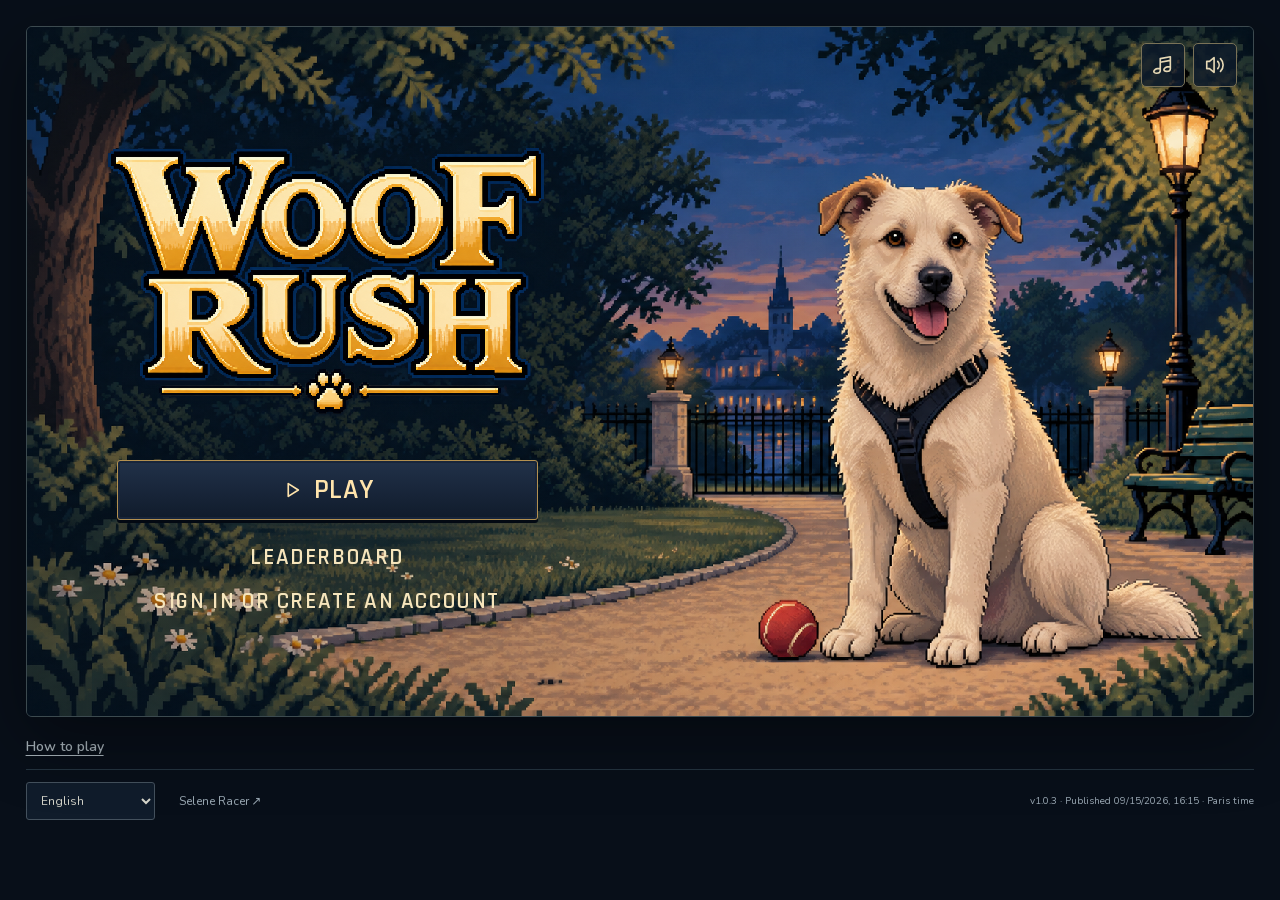
==== commit 259ef7d7: "Woof Rush v1.0.3 (2026-09-15 16:15)" ====
--- a/index.html
+++ b/index.html
@@ -14,8 +14,8 @@
     <link rel="apple-touch-icon" href="/art/icon-pixel.png" />
     <link rel="preload" href="/art/hero-pixel.webp" as="image" />
     <title>Woof Rush</title>
-    <script type="module" crossorigin src="/assets/index-BmonnQU5.js"></script>
-    <link rel="stylesheet" crossorigin href="/assets/index-DaGKBsOx.css">
+    <script type="module" crossorigin src="/assets/index-BHUrfJdd.js"></script>
+    <link rel="stylesheet" crossorigin href="/assets/index-CA2rXjWL.css">
   </head>
   <body>
     <div id="root"></div>
--- a/assets/index-CA2rXjWL.css
+++ b/assets/index-CA2rXjWL.css
@@ -0,0 +1 @@
+@font-face{font-family:Nunito;src:url(/fonts/nunito-latin.woff2)format("woff2");font-style:normal;font-weight:400 900;font-display:swap}:root{color:#254635;font-synthesis:none;--ink:#244633;--muted:#6d7b6b;--gold:#f6c557;--line:#dedfd0;background:#f6f4eb;font-family:Nunito,Trebuchet MS,system-ui,sans-serif}*{box-sizing:border-box}html,body,#root{min-height:100%;margin:0}body{margin:0}button,a{-webkit-tap-highlight-color:transparent}button{font:inherit;cursor:pointer;color:inherit;touch-action:manipulation}button:disabled{cursor:wait;opacity:.6}a{color:inherit;text-decoration:none}button,a{transition:background .18s,transform .18s}button:focus-visible,a:focus-visible,canvas:focus-visible{outline-offset:4px;outline:3px solid #d98a24}button:active:not(:disabled){transform:translateY(2px)}button svg{flex-shrink:0}.home{width:min(1240px,100%);padding:max(24px, env(safe-area-inset-top)) max(30px, env(safe-area-inset-right)) max(16px, env(safe-area-inset-bottom)) max(30px, env(safe-area-inset-left));margin:0 auto}.game-header{justify-content:space-between;align-items:center;gap:16px;height:78px;display:flex}.brand{letter-spacing:-1.2px;white-space:nowrap;align-items:center;gap:0;font-size:28px;font-weight:900;display:inline-flex}.brand-mark{background:var(--ink);color:#fff4d8;border-radius:14px;place-items:center;width:41px;height:41px;margin-right:10px;display:grid;transform:rotate(-8deg)}.brand-dot{color:#d59b32}.header-actions{align-items:center;gap:22px;display:flex}.icon-button{background:0 0;border:1px solid #d5dccc;border-radius:50%;place-items:center;width:44px;height:44px;display:inline-grid}.text-button{background:0 0;border:0;align-items:center;gap:8px;min-height:44px;padding:6px 0;font-weight:800;display:inline-flex}.hero{isolation:isolate;color:#fffbed;background:#214330;border-radius:26px;align-items:center;height:calc(100svh - 104px);min-height:520px;max-height:820px;display:flex;position:relative;overflow:hidden;box-shadow:0 16px 38px #2b442515}.hero-art,.hero-shade{object-fit:cover;z-index:-2;width:100%;height:100%;position:absolute;inset:0}.hero-art{object-position:center 57%}.hero-shade{z-index:-1;background:linear-gradient(90deg,#102d25bc 0%,#142f2670 33%,#142f2600 60%)}.hero-copy{max-width:525px;padding:64px}.home-sound{color:var(--ink);background:#fffbeded;border-color:#0000;position:absolute;top:20px;right:20px}.eyebrow{letter-spacing:1.9px;font-size:10px;font-weight:800;line-height:1.6}.hero h1{letter-spacing:-5px;text-shadow:0 3px 1px #193b3330;margin:0 0 30px;font-size:clamp(80px,9vw,118px);font-weight:900;line-height:.86}.hero-description{color:#e1e7d5;max-width:290px;margin:0 0 28px;font-size:16px;line-height:1.65}.primary{color:#354226;background:var(--gold);border:1px solid #ffdf89;border-radius:13px;justify-content:center;align-items:center;gap:12px;min-height:52px;padding:12px 25px;font-size:16px;font-weight:900;display:inline-flex;box-shadow:0 4px #b48429}.primary:hover:not(:disabled){background:#ffda79}.start-button{min-width:200px;min-height:56px}.retry-button{color:#fff;background:0 0;border:0;margin-top:10px;padding:10px 0;text-decoration:underline;display:block}.sprite{vertical-align:middle;background-repeat:no-repeat;background-size:400% 400%;flex-shrink:0;display:inline-block}.home-utilities{justify-content:space-between;align-items:center;gap:12px 24px;padding-top:16px;display:flex}.help-toggle{color:var(--muted);text-underline-offset:4px;font-size:14px;font-weight:600;text-decoration:underline}.home-scores{color:var(--muted);flex-wrap:wrap;justify-content:flex-end;gap:8px 24px;font-size:13px;display:flex}.home-scores strong{color:var(--ink);margin-left:6px}.guide{border-top:1px solid var(--line);padding:20px 0 32px}.guide-heading{justify-content:space-between;align-items:center;gap:16px;display:flex}.guide h2{font-size:23px}.guide-columns{grid-template-columns:repeat(3,1fr);gap:28px;display:grid}.guide p{font-size:14px;line-height:1.7}.guide strong{margin-bottom:5px;display:block}.bonus-guide{flex-wrap:wrap;gap:16px 25px;margin-top:16px;display:flex}.bonus-guide>div{align-items:center;gap:8px;max-width:200px;display:flex}.bonus-guide span{font-size:11px}.bonus-guide strong{font-size:13px}.game-shell{width:min(1100px,100%);height:100dvh;padding:env(safe-area-inset-top) max(24px, env(safe-area-inset-right)) max(8px, env(safe-area-inset-bottom)) max(24px, env(safe-area-inset-left));flex-direction:column;margin:auto;display:flex;overflow:hidden}.game-header{flex-shrink:0;height:66px}.game-header .brand{font-size:25px}.game-header .brand-mark{border-radius:11px;width:34px;height:34px}.game-header .header-actions{gap:10px}.game-header .icon-button{width:40px;height:40px}.game-hud{flex-shrink:0;align-items:center;gap:20px;padding:8px 0 13px;display:flex}.level-label{align-items:center;gap:12px;display:flex}.level-number{background:#e8ecdc;border-radius:12px;place-items:center;width:38px;height:38px;font-size:17px;font-weight:900;display:grid}.level-label>div{display:grid}.game-hud .eyebrow{color:var(--muted);letter-spacing:1.5px;font-size:8px}.level-label strong{font-size:15px}.lives{gap:0;margin-left:auto;display:flex}.life-empty{opacity:.2;filter:grayscale()}.score{text-align:right;border-left:1px solid var(--line);min-width:80px;padding-left:20px;line-height:1}.score strong{font-variant-numeric:tabular-nums;margin-top:7px;font-size:23px;font-weight:900;display:block}.game-area{flex:1;place-items:center;min-width:0;min-height:0;display:grid;position:relative}.playfield{cursor:crosshair;touch-action:none;-webkit-user-select:none;user-select:none;border-radius:20px;max-width:100%;max-height:100%;display:block;box-shadow:0 6px 20px #22452a20}.playfield:focus:not(:focus-visible){outline:none}.game-footer{flex-shrink:0;width:min(800px,100%);margin:0 auto;padding-top:10px}.progress-row{color:var(--muted);align-items:center;gap:13px;font-size:10px;display:flex}.progress-row>span{white-space:nowrap}.progress-row strong{text-align:right;width:36px}.progress-track{background:#e0e4d5;border-radius:8px;flex:1;height:5px;overflow:hidden}.progress-track>span{border-radius:inherit;background:#568757;height:100%;transition:width .2s;display:block}.desktop-controls{color:#6a7963;justify-content:center;align-items:center;gap:23px;margin:14px 0 6px;font-size:10px;display:flex}.desktop-controls span{align-items:center;gap:5px;display:flex}kbd{font:inherit;background:#fffdf7;border:1px solid #d6dcca;border-bottom-width:2px;border-radius:5px;padding:2px 6px}.touch-controls{align-items:stretch;gap:10px;padding-top:12px;display:none}.steering-pad{touch-action:none;-webkit-user-select:none;user-select:none;background:#e6e9db;border:1px solid #d7dfcc;border-radius:14px;flex:1;justify-content:space-between;align-items:center;min-width:0;padding:0 12px;display:flex}.steering-pad>div{flex-direction:column;align-items:center;gap:2px;display:flex}.steering-pad small{font-size:9px}.swap-button{touch-action:manipulation;background:#edf0e2;border:1px solid #d1dbc5;border-radius:14px;justify-content:center;align-items:center;gap:1px;min-width:55px;display:flex}.shoot-button{min-width:94px;min-height:54px;padding:10px 16px}.shoot-button svg{transform:rotate(-90deg)}.touch-controls button:disabled{cursor:default}.overlay{z-index:2;-webkit-backdrop-filter:blur(5px);backdrop-filter:blur(5px);background:#14362799;border-radius:20px;place-items:center;padding:14px;display:grid;position:absolute;inset:0}.pause-card{text-align:center;background:#fff9e9;border-radius:24px;width:min(360px,100%);padding:22px 24px;box-shadow:0 12px 50px #162b3144}.pause-card h1{letter-spacing:-1px;margin:0 0 28px;font-size:30px;line-height:1.1}.pause-card p{color:var(--muted);margin:0 0 20px;font-size:13px}.pause-card .primary{width:100%}.return-menu{margin-top:12px;font-size:11px}@media (width<=900px){.home{padding-left:22px;padding-right:22px}.hero-copy{padding-left:32px}.hero-art{object-position:58% center}.hero-shade{background:linear-gradient(90deg,#102d25cc,#142f2677 40%,#142f2600 75%)}.hero-description{max-width:240px;font-size:15px}}@media (hover:none),(pointer:coarse),(width<=600px){.touch-controls{display:flex}.desktop-controls{display:none}.game-footer{padding-bottom:6px}}@media (width<=600px){.home{padding:max(12px, env(safe-area-inset-top)) max(12px, env(safe-area-inset-right)) max(12px, env(safe-area-inset-bottom)) max(12px, env(safe-area-inset-left))}.brand{font-size:25px}.brand-mark{border-radius:11px;width:35px;height:35px;margin-right:8px}.header-actions{gap:14px}.header-actions .text-button span{display:none}.header-actions .text-button{padding:8px}.hero{border-radius:22px;align-items:flex-start;height:calc(100svh - 84px);min-height:510px;max-height:780px}.hero-art{object-position:85% bottom;object-fit:cover;height:69%;top:auto;-webkit-mask-image:linear-gradient(#0000,#000 25%);mask-image:linear-gradient(#0000,#000 25%)}.hero-shade{background:linear-gradient(#173b2d 0%,#173b2df5 21%,#173b2d9c 43%,#173b2d00 67%,#173b2d33)}.hero-copy{max-width:100%;padding:75px 25px 24px}.hero h1{letter-spacing:-2px;white-space:nowrap;margin:0 0 20px;font-size:clamp(40px,13vw,72px);line-height:.85}.hero h1 br{display:none}.hero h1>span{margin-left:9px}.hero-description{max-width:240px;margin:0 0 22px;font-size:14px;line-height:1.6}.start-button{min-width:170px;min-height:50px;font-size:15px}.home-sound{top:14px;right:14px}.home-utilities{padding:8px 5px 0}.home-scores{gap:4px 12px;font-size:11px}.guide-columns{grid-template-columns:1fr;gap:5px}.game-shell{padding-left:max(10px, env(safe-area-inset-left));padding-right:max(10px, env(safe-area-inset-right))}.game-header{height:57px}.game-header .brand{font-size:23px}.game-header .icon-button{width:44px;height:44px}.game-hud{gap:8px;padding-top:3px;padding-bottom:9px}.level-number{border-radius:9px;width:31px;height:33px;font-size:15px}.level-label{gap:7px}.level-label strong{font-size:12px}.game-hud .eyebrow{font-size:7px}.lives .sprite{width:23px!important;height:23px!important}.score{min-width:60px;padding-left:9px}.score strong{font-size:20px}.playfield,.overlay{border-radius:15px}.game-footer{padding-top:8px}.progress-row{gap:8px;font-size:9px}.touch-controls{gap:8px;padding-top:9px}.pause-card{padding:19px}.pause-card h1{font-size:27px}}@media (height<=540px) and (orientation:landscape){.home{padding-top:max(12px, env(safe-area-inset-top))}.hero{height:calc(100svh - 84px);min-height:290px}.hero-art{object-position:58% 30%}.hero-copy{padding:24px 32px}.hero h1{margin-bottom:16px;font-size:64px}.hero-description{margin-bottom:16px;font-size:13px}.start-button{min-height:46px}.home-utilities{padding-top:8px}.game-shell{padding-top:max(0px, env(safe-area-inset-top));padding-bottom:max(5px, env(safe-area-inset-bottom));grid-template-rows:46px 1fr;grid-template-columns:minmax(0,1fr) 146px;column-gap:14px;display:grid}.game-header{grid-area:1/2;justify-content:flex-end;height:44px}.game-header .brand{display:none}.game-header .icon-button{width:40px;height:40px}.game-hud{grid-area:1/1;padding:4px 0}.level-number{height:30px}.level-label .eyebrow{display:none}.score strong{margin-top:3px;font-size:17px}.game-area{grid-area:2/1;height:100%}.game-footer{grid-area:2/2;align-self:end;padding:0 0 5px}.progress-row{flex-wrap:wrap;gap:6px}.progress-row>span{width:100%}.touch-controls{flex-wrap:wrap;padding-top:15px;display:flex}.steering-pad{flex-basis:100%;height:60px}.swap-button{width:100%;min-height:48px}.shoot-button{width:100%;min-height:54px}.desktop-controls{display:none}.pause-card h1{font-size:25px}.pause-card{padding:18px}.pause-card p{margin-bottom:12px}.return-menu{margin-top:4px}}@media (width<=370px){.hero-copy{padding-left:20px;padding-right:20px}.game-hud{gap:5px}.level-number{display:none}.lives .sprite{width:21px!important;height:21px!important}.steering-pad{padding:0 8px}.shoot-button{min-width:84px;padding:10px}}@media (prefers-reduced-motion:reduce){*,:before,:after{transition:none!important;animation:none!important}}@font-face{font-family:Rajdhani;src:url(/fonts/rajdhani-600-latin.woff2)format("woff2");font-weight:600;font-display:swap}@font-face{font-family:Rajdhani;src:url(/fonts/rajdhani-600-latin-ext.woff2)format("woff2");font-weight:600;font-display:swap;unicode-range:U+100-2FF,U+1E??}:root{color:#f6e5bc;--ink:#f6e5bc;--muted:#a6b1b8;--gold:#d8ae64;--line:#34404b;background:#080f19}.sr-only{clip:rect(0, 0, 0, 0);white-space:nowrap;border:0;width:1px;height:1px;margin:-1px;padding:0;position:absolute;overflow:hidden}.home{width:min(1440px,100%);padding:clamp(12px,2vw,28px)}.hero{aspect-ratio:16/9;background:#101d2b;border:1px solid #3c4a4f;border-radius:6px;height:auto;min-height:480px;max-height:820px;box-shadow:0 20px 70px #0006}.hero-art{object-position:center;image-rendering:pixelated}.hero-shade{background:linear-gradient(90deg,#07111e55,#0000 70%)}.hero-copy{text-align:center;width:49%;max-width:680px;padding:5%}.hero h1{letter-spacing:-4px;text-transform:uppercase;color:#ffe4a5;-webkit-text-stroke:1px #f7d696;text-shadow:0 2px #ffefa9,0 5px #967044,3px 7px #09111d,-3px 7px #09111d;margin:0 0 42px;font-family:Georgia,Times New Roman,serif;font-size:clamp(66px,8vw,126px);font-weight:900;line-height:.86}.hero h1>span{color:inherit}.primary,.secondary{text-transform:uppercase;letter-spacing:.8px;color:#ffe4ac;background:linear-gradient(#213149,#101b2b);border:1px solid #b39050;border-radius:3px;justify-content:center;align-items:center;gap:12px;min-height:50px;padding:11px 24px;font-family:Rajdhani,Nunito,system-ui,sans-serif;font-size:19px;font-weight:600;display:inline-flex;box-shadow:inset 0 0 0 2px #18253a,0 3px #030912}.primary:hover:not(:disabled),.secondary:hover:not(:disabled){color:#fff1c9;background:#2a3f54;border-color:#f0cd82}.secondary{box-shadow:none;color:#c6d0d4;border-color:#526572}.start-button{width:88%;min-width:0;min-height:60px;font-size:clamp(21px,2.2vw,32px)}.hero-links{flex-direction:column;align-items:center;gap:0;margin-top:16px;display:flex}.hero-links .text-button{text-transform:uppercase;letter-spacing:1.6px;color:#f6e5bc;text-align:center;justify-content:center;max-width:100%;font-family:Rajdhani,Nunito,system-ui,sans-serif;font-size:clamp(17px,1.8vw,24px);line-height:1.3}.hero-links.guest-links{flex-direction:column;gap:0}.text-button:hover{color:#ffe3a0}.home-sound{color:#e6d8b5;background:#0d1a2ad9;border:1px solid #7a7257}.icon-button{border-color:#485965;border-radius:5px}.icon-button:hover{background:#23364a}.home-utilities{flex-wrap:wrap;padding-top:8px}.home-scores .text-button{font-size:inherit;font-weight:500}.site-footer{color:#9ba9b4;border-top:1px solid #24333f;flex-wrap:wrap;align-items:center;gap:12px 24px;padding-top:12px;font-size:12px;display:flex}.site-footer a:hover{color:#f4d49a}.version{margin-inline-start:auto;font-size:10px;line-height:1.6}.language-picker select{font:inherit;color:#d7d7cc;background:#101c2b;border:1px solid #44515d;border-radius:3px;max-width:180px;min-height:38px;padding:5px 28px 5px 10px}.guide{margin-top:12px}.guide h2,.panel-heading h2{letter-spacing:.7px;text-transform:uppercase;font-family:Rajdhani,Nunito,system-ui,sans-serif;font-weight:600}.guide p{color:#bec9c9}.brand{letter-spacing:1px;text-transform:uppercase;font-family:Rajdhani,Nunito,system-ui,sans-serif}.brand-mark{display:none}.brand-light{font-weight:600}.game-header{border-bottom:1px solid #293845;margin-bottom:4px}.level-number,.steering-pad,.swap-button,kbd{background:#142235;border-color:#3a4c5b;border-radius:3px}.level-label strong{color:#e4d3a8}.playfield,.overlay{border-radius:4px}.playfield{image-rendering:pixelated;box-shadow:0 0 0 1px #51604e,0 10px 28px #0006}.progress-track{background:#263442}.progress-track>span{background:#ba995c}.desktop-controls{color:var(--muted)}.overlay{-webkit-backdrop-filter:blur(2px);backdrop-filter:blur(2px);background:#06111bd4}.pause-card{background:#132033;border:1px solid #a48750;border-radius:5px;box-shadow:0 16px 60px #0009}.pause-card h1{letter-spacing:.6px;text-transform:uppercase;font-family:Rajdhani,Nunito,system-ui,sans-serif}.panel-dialog{color:var(--ink);background:#122033;border:1px solid #aa8a50;border-radius:5px;width:min(460px,100% - 28px);max-height:calc(100dvh - 32px);padding:24px;overflow-y:auto;box-shadow:0 20px 90px #000b}.panel-dialog::backdrop{-webkit-backdrop-filter:blur(4px);backdrop-filter:blur(4px);background:#030912bd}.panel-heading{justify-content:space-between;align-items:center;gap:14px;margin-bottom:8px;display:flex}.panel-heading h2{margin:0;font-size:26px;line-height:1.15}.panel-heading .icon-button{flex-shrink:0}.panel-intro{color:#bdc6ca;margin-bottom:22px;font-size:13px;line-height:1.6}.panel-dialog p{font-size:14px;line-height:1.65}.panel-dialog form{flex-direction:column;gap:10px;display:flex}.panel-dialog label{font-size:13px}.panel-dialog input{color:#f7e9c8;width:100%;min-height:48px;font:inherit;background:#0a1423;border:1px solid #5d6b78;border-radius:3px;padding:10px 12px;font-size:16px}.panel-dialog input:focus-visible,.language-picker select:focus-visible{outline-offset:3px;outline:2px solid #e2be74}.panel-dialog input:disabled{opacity:.6}.panel-dialog small{color:#aebbc2;font-size:11px;line-height:1.6;display:block}.panel-dialog form .primary{margin-top:7px}.account-links{flex-wrap:wrap;justify-content:space-between;align-items:center;gap:10px;margin-top:18px;font-size:12px;display:flex}.account-links a{text-underline-offset:4px;text-decoration:underline}.account-alternative{text-align:center;border-top:1px solid #344455;margin-top:22px;padding-top:8px}.account-alternative .text-button{color:#bdc6ca;font-size:13px;font-weight:500;line-height:1.5}.account-alternative .text-button:hover{color:#ffe4ac}.feedback{color:#b6d9c6}.feedback.error{color:#f2a898}.ranking-dialog{width:min(680px,100% - 28px)}.table-scroll{overflow-x:auto}.ranking-dialog table{border-collapse:collapse;width:100%;font-size:14px}.ranking-dialog th,.ranking-dialog td{text-align:start;border-bottom:1px solid #2b3c4c;padding:12px 8px}.ranking-dialog thead{text-transform:uppercase;color:#b0bbc1;font-size:11px}.ranking-dialog tbody th{overflow-wrap:anywhere;font-weight:600}.ranked-player{align-items:center;gap:10px;display:flex}.ranked-position{align-items:center;gap:7px;display:flex}.ranked-position>span:first-child{min-width:15px}.ranked-player>div{min-width:0}.player-avatar{color:#ecd7ac;background:#27394b;border-radius:50%;flex:0 0 36px;place-items:center;width:36px;height:36px;font-size:16px;display:grid;overflow:hidden}.player-avatar img{object-fit:cover;width:100%;height:100%;display:block}.player-avatar .pixel-avatar,.sprite{image-rendering:pixelated}.ranking-dialog td:nth-child(3){font-variant-numeric:tabular-nums;white-space:nowrap}.my-score{color:#ffdda0;background:#c9a25c17}.my-score small{font-weight:400}.player-note{color:#aebbc2;font-size:10px;font-weight:400;display:block}.result-dialog{text-align:center}.result-score{gap:3px;margin:18px 0 22px;display:grid}.result-score>span{text-transform:uppercase;letter-spacing:2px;color:#b8c2c9;font-size:12px}.result-score>strong{color:#ffe1a1;font:600 64px/1.2 Rajdhani,Nunito,system-ui,sans-serif}.result-dialog>button{width:100%;margin:8px 0}.result-dialog>.text-button{justify-content:center}.pending-dot{background:#dcb56a;border-radius:50%;width:6px;height:6px}[dir=rtl] .hero{direction:ltr}[dir=rtl] .hero-copy{direction:rtl}[dir=rtl] .lives{margin-left:0;margin-right:auto}[dir=rtl] .score{text-align:left;border-left:0;border-right:1px solid var(--line);padding-left:0;padding-right:12px}@media (width<=900px) and (width>=601px){.hero{min-height:440px}.hero-copy{width:50%;padding:4%}.hero h1{font-size:clamp(70px,10vw,95px)}.hero-art{object-position:65% center}}@media (width<=600px){.home{padding:max(10px, env(safe-area-inset-top)) 10px max(12px, env(safe-area-inset-bottom))}.hero{aspect-ratio:auto;border-radius:4px;align-items:flex-start;height:calc(100svh - 150px);min-height:570px;max-height:790px}.hero-art{object-fit:cover;object-position:86% bottom;width:100%;height:67%;top:auto;bottom:0;-webkit-mask-image:linear-gradient(#0000,#000 20%);mask-image:linear-gradient(#0000,#000 20%)}.hero-shade{background:linear-gradient(#0d1b2cf0 0%,#0d1b2c77 28%,#0000 55%)}.hero-copy{width:100%;max-width:none;padding:35px 22px 16px}.hero h1{letter-spacing:-2px;white-space:nowrap;margin-bottom:24px;font-size:clamp(39px,11.8vw,64px);line-height:1}.hero h1 br{display:none}.hero h1>span{margin-left:9px}.start-button{width:68%;min-width:0;min-height:48px;font-size:23px}.hero-links{flex-direction:row;justify-content:center;gap:25px;margin-top:8px}.hero-links .text-button{letter-spacing:1px;font-size:17px}.home-sound{top:auto;bottom:12px;right:12px}.site-footer{gap:8px 15px;padding-top:8px;font-size:11px}.version{text-align:center;width:100%;margin:0}.home-utilities{gap:0 10px}.home-scores{gap:4px 10px}.help-toggle{font-size:12px}.panel-dialog{padding:18px}.ranking-dialog table{font-size:13px}.ranking-dialog th,.ranking-dialog td{padding-inline:5px}.panel-heading h2{font-size:23px}.shoot-button{min-width:78px;padding:8px 11px;font-size:17px}.level-label strong{max-width:145px;line-height:1.15}}@media (height<=540px) and (orientation:landscape){.hero{aspect-ratio:16/9;height:calc(100svh - 90px);min-height:290px}.hero-copy{width:50%;padding:22px 35px}.hero h1{margin-bottom:22px;font-size:62px}.start-button{min-height:44px;font-size:23px}.hero-links{flex-direction:row;justify-content:center;gap:24px;margin-top:5px}.hero-links .text-button{font-size:17px}.hero-art{object-position:center}}.home-audio{gap:8px;display:flex;position:absolute;top:16px;right:16px}.home-audio .icon-button{color:#e6d8b5;background:#0d1a2ad9;border-color:#7a7257}@media (width<=600px){.home-audio{top:auto;bottom:12px;right:12px}}.hero .pixel-title{margin:0 0 22px;line-height:0}.pixel-title img{object-fit:contain;width:100%;max-width:490px;max-height:320px;image-rendering:pixelated;filter:drop-shadow(0 3px 2px #061222)}@media (width<=600px){.hero .pixel-title{margin:0 0 10px}.pixel-title img{width:195px;height:130px}.hero-copy{padding-top:15px}}@media (height<=540px) and (orientation:landscape){.pixel-title img{max-height:145px}.hero .pixel-title{margin-bottom:8px}}
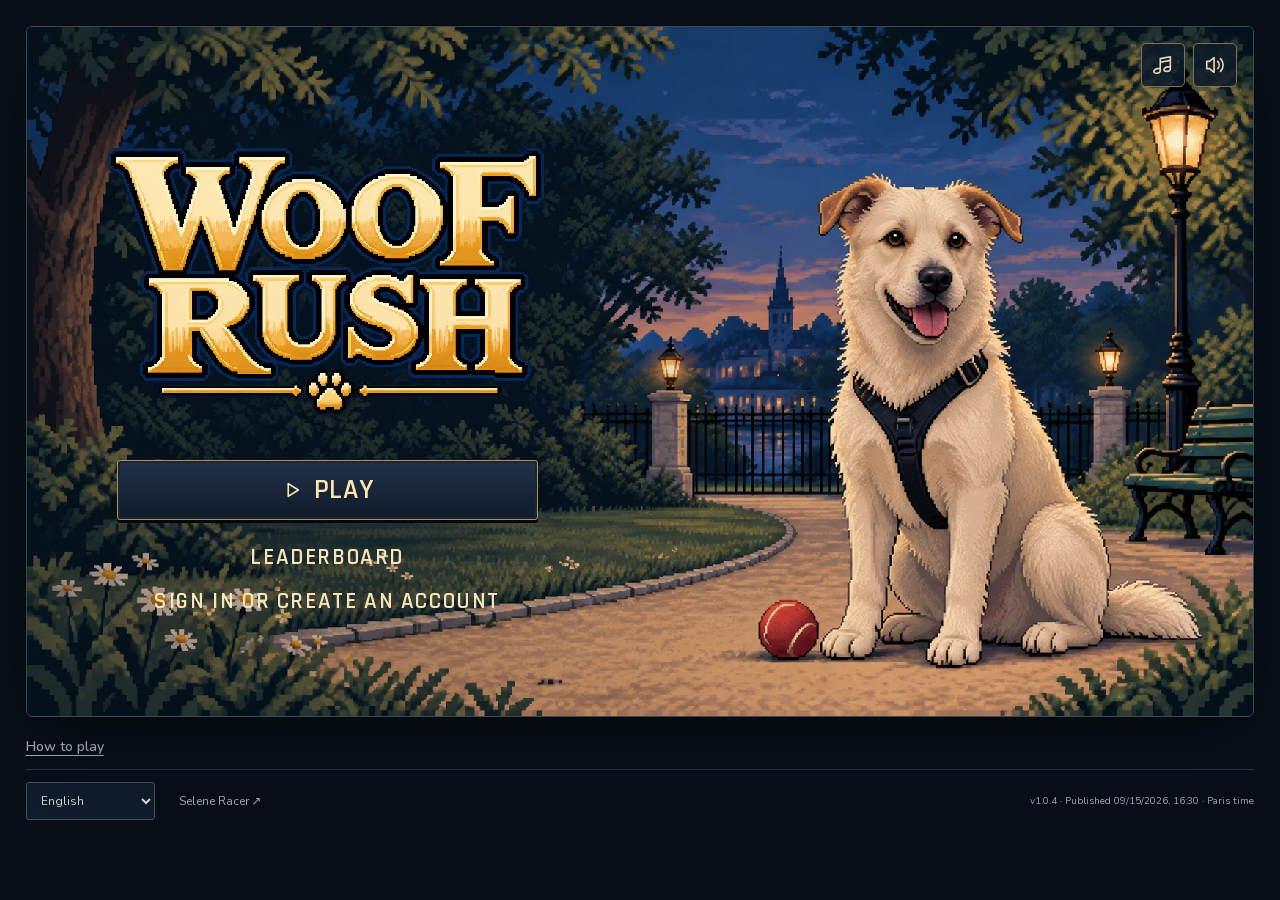
==== commit 44feddd5: "Woof Rush v1.0.4 (2026-09-15 16:31)" ====
--- a/index.html
+++ b/index.html
@@ -12,9 +12,9 @@
     <meta name="apple-mobile-web-app-status-bar-style" content="default" />
     <link rel="icon" type="image/png" href="/art/icon-pixel.png" />
     <link rel="apple-touch-icon" href="/art/icon-pixel.png" />
-    <link rel="preload" href="/art/hero-pixel.webp" as="image" />
+    <link rel="preload" href="/art/optimized/hero.webp" as="image" fetchpriority="high" />
     <title>Woof Rush</title>
-    <script type="module" crossorigin src="/assets/index-BHUrfJdd.js"></script>
+    <script type="module" crossorigin src="/assets/index-DpQ_AyNA.js"></script>
     <link rel="stylesheet" crossorigin href="/assets/index-CA2rXjWL.css">
   </head>
   <body>
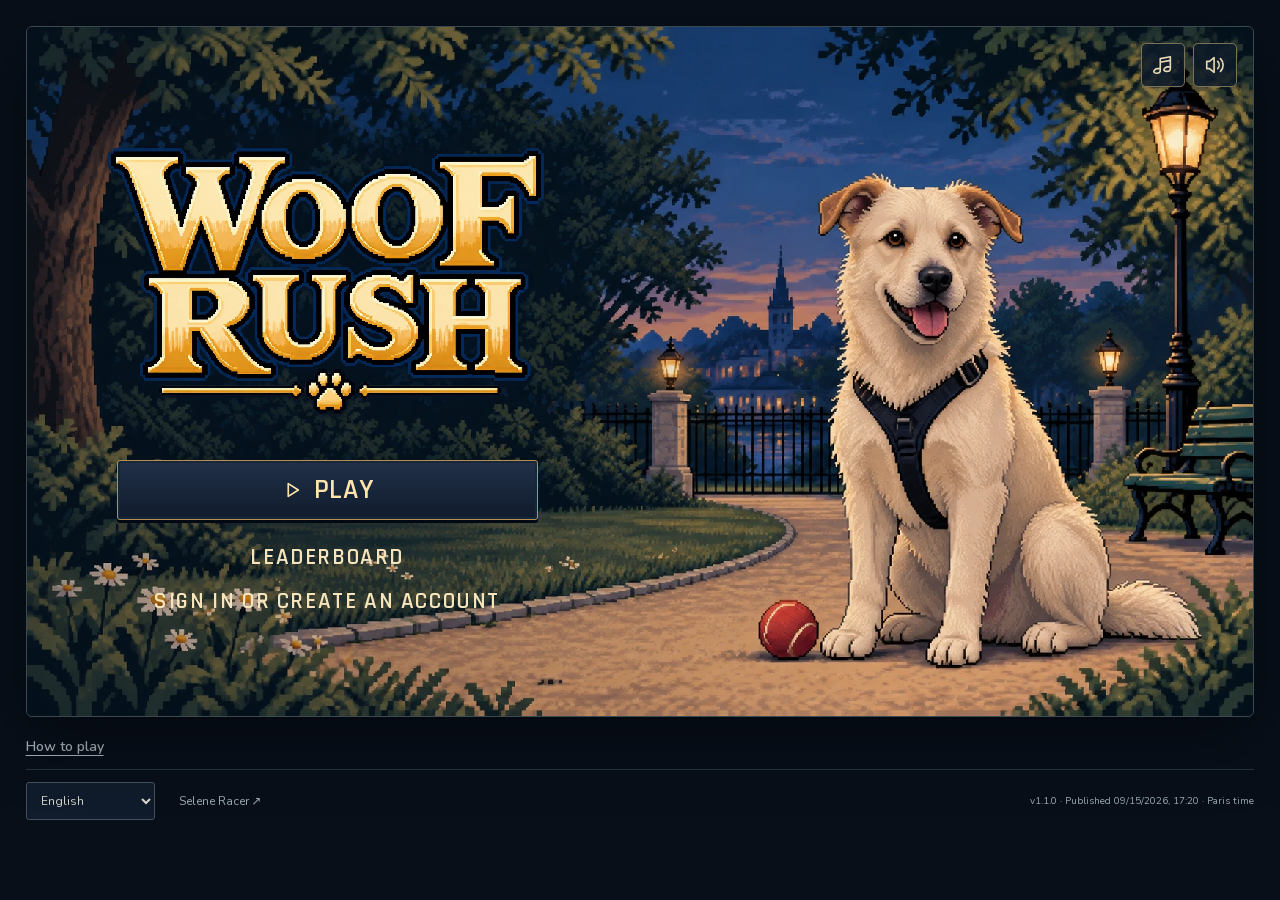
==== commit 367a56af: "Woof Rush v1.1.0 (2026-09-15 17:20)" ====
--- a/index.html
+++ b/index.html
@@ -14,8 +14,8 @@
     <link rel="apple-touch-icon" href="/art/icon-pixel.png" />
     <link rel="preload" href="/art/optimized/hero.webp" as="image" fetchpriority="high" />
     <title>Woof Rush</title>
-    <script type="module" crossorigin src="/assets/index-DpQ_AyNA.js"></script>
-    <link rel="stylesheet" crossorigin href="/assets/index-CA2rXjWL.css">
+    <script type="module" crossorigin src="/assets/index-CceI0PBg.js"></script>
+    <link rel="stylesheet" crossorigin href="/assets/index-B_5N3XTD.css">
   </head>
   <body>
     <div id="root"></div>
--- a/assets/index-B_5N3XTD.css
+++ b/assets/index-B_5N3XTD.css
@@ -0,0 +1 @@
+@font-face{font-family:Nunito;src:url(/fonts/nunito-latin.woff2)format("woff2");font-style:normal;font-weight:400 900;font-display:swap}:root{color:#254635;font-synthesis:none;--ink:#244633;--muted:#6d7b6b;--gold:#f6c557;--line:#dedfd0;background:#f6f4eb;font-family:Nunito,Trebuchet MS,system-ui,sans-serif}*{box-sizing:border-box}html,body,#root{min-height:100%;margin:0}body{margin:0}button,a{-webkit-tap-highlight-color:transparent}button{font:inherit;cursor:pointer;color:inherit;touch-action:manipulation}button:disabled{cursor:wait;opacity:.6}a{color:inherit;text-decoration:none}button,a{transition:background .18s,transform .18s}button:focus-visible,a:focus-visible,canvas:focus-visible{outline-offset:4px;outline:3px solid #d98a24}button:active:not(:disabled){transform:translateY(2px)}button svg{flex-shrink:0}.home{width:min(1240px,100%);padding:max(24px, env(safe-area-inset-top)) max(30px, env(safe-area-inset-right)) max(16px, env(safe-area-inset-bottom)) max(30px, env(safe-area-inset-left));margin:0 auto}.game-header{justify-content:space-between;align-items:center;gap:16px;height:78px;display:flex}.brand{letter-spacing:-1.2px;white-space:nowrap;align-items:center;gap:0;font-size:28px;font-weight:900;display:inline-flex}.brand-mark{background:var(--ink);color:#fff4d8;border-radius:14px;place-items:center;width:41px;height:41px;margin-right:10px;display:grid;transform:rotate(-8deg)}.brand-dot{color:#d59b32}.header-actions{align-items:center;gap:22px;display:flex}.icon-button{background:0 0;border:1px solid #d5dccc;border-radius:50%;place-items:center;width:44px;height:44px;display:inline-grid}.text-button{background:0 0;border:0;align-items:center;gap:8px;min-height:44px;padding:6px 0;font-weight:800;display:inline-flex}.hero{isolation:isolate;color:#fffbed;background:#214330;border-radius:26px;align-items:center;height:calc(100svh - 104px);min-height:520px;max-height:820px;display:flex;position:relative;overflow:hidden;box-shadow:0 16px 38px #2b442515}.hero-art,.hero-shade{object-fit:cover;z-index:-2;width:100%;height:100%;position:absolute;inset:0}.hero-art{object-position:center 57%}.hero-shade{z-index:-1;background:linear-gradient(90deg,#102d25bc 0%,#142f2670 33%,#142f2600 60%)}.hero-copy{max-width:525px;padding:64px}.home-sound{color:var(--ink);background:#fffbeded;border-color:#0000;position:absolute;top:20px;right:20px}.eyebrow{letter-spacing:1.9px;font-size:10px;font-weight:800;line-height:1.6}.hero h1{letter-spacing:-5px;text-shadow:0 3px 1px #193b3330;margin:0 0 30px;font-size:clamp(80px,9vw,118px);font-weight:900;line-height:.86}.hero-description{color:#e1e7d5;max-width:290px;margin:0 0 28px;font-size:16px;line-height:1.65}.primary{color:#354226;background:var(--gold);border:1px solid #ffdf89;border-radius:13px;justify-content:center;align-items:center;gap:12px;min-height:52px;padding:12px 25px;font-size:16px;font-weight:900;display:inline-flex;box-shadow:0 4px #b48429}.primary:hover:not(:disabled){background:#ffda79}.start-button{min-width:200px;min-height:56px}.retry-button{color:#fff;background:0 0;border:0;margin-top:10px;padding:10px 0;text-decoration:underline;display:block}.sprite{vertical-align:middle;background-repeat:no-repeat;background-size:400% 400%;flex-shrink:0;display:inline-block}.home-utilities{justify-content:space-between;align-items:center;gap:12px 24px;padding-top:16px;display:flex}.help-toggle{color:var(--muted);text-underline-offset:4px;font-size:14px;font-weight:600;text-decoration:underline}.home-scores{color:var(--muted);flex-wrap:wrap;justify-content:flex-end;gap:8px 24px;font-size:13px;display:flex}.home-scores strong{color:var(--ink);margin-left:6px}.guide{border-top:1px solid var(--line);padding:20px 0 32px}.guide-heading{justify-content:space-between;align-items:center;gap:16px;display:flex}.guide h2{font-size:23px}.guide-columns{grid-template-columns:repeat(3,1fr);gap:28px;display:grid}.guide p{font-size:14px;line-height:1.7}.guide strong{margin-bottom:5px;display:block}.bonus-guide{flex-wrap:wrap;gap:16px 25px;margin-top:16px;display:flex}.bonus-guide>div{align-items:center;gap:8px;max-width:200px;display:flex}.bonus-guide span{font-size:11px}.bonus-guide strong{font-size:13px}.game-shell{width:min(1100px,100%);height:100dvh;padding:env(safe-area-inset-top) max(24px, env(safe-area-inset-right)) max(8px, env(safe-area-inset-bottom)) max(24px, env(safe-area-inset-left));flex-direction:column;margin:auto;display:flex;overflow:hidden}.game-header{flex-shrink:0;height:66px}.game-header .brand{font-size:25px}.game-header .brand-mark{border-radius:11px;width:34px;height:34px}.game-header .header-actions{gap:10px}.game-header .icon-button{width:40px;height:40px}.game-hud{flex-shrink:0;align-items:center;gap:20px;padding:8px 0 13px;display:flex}.level-label{align-items:center;gap:12px;display:flex}.level-number{background:#e8ecdc;border-radius:12px;place-items:center;width:38px;height:38px;font-size:17px;font-weight:900;display:grid}.level-label>div{display:grid}.game-hud .eyebrow{color:var(--muted);letter-spacing:1.5px;font-size:8px}.level-label strong{font-size:15px}.lives{gap:0;margin-left:auto;display:flex}.life-empty{opacity:.2;filter:grayscale()}.score{text-align:right;border-left:1px solid var(--line);min-width:80px;padding-left:20px;line-height:1}.score strong{font-variant-numeric:tabular-nums;margin-top:7px;font-size:23px;font-weight:900;display:block}.game-area{flex:1;place-items:center;min-width:0;min-height:0;display:grid;position:relative}.playfield{cursor:crosshair;touch-action:none;-webkit-user-select:none;user-select:none;border-radius:20px;max-width:100%;max-height:100%;display:block;box-shadow:0 6px 20px #22452a20}.playfield:focus:not(:focus-visible){outline:none}.game-footer{flex-shrink:0;width:min(800px,100%);margin:0 auto;padding-top:10px}.progress-row{color:var(--muted);align-items:center;gap:13px;font-size:10px;display:flex}.progress-row>span{white-space:nowrap}.progress-row strong{text-align:right;width:36px}.progress-track{background:#e0e4d5;border-radius:8px;flex:1;height:5px;overflow:hidden}.progress-track>span{border-radius:inherit;background:#568757;height:100%;transition:width .2s;display:block}.desktop-controls{color:#6a7963;justify-content:center;align-items:center;gap:23px;margin:14px 0 6px;font-size:10px;display:flex}.desktop-controls span{align-items:center;gap:5px;display:flex}kbd{font:inherit;background:#fffdf7;border:1px solid #d6dcca;border-bottom-width:2px;border-radius:5px;padding:2px 6px}.touch-controls{align-items:stretch;gap:10px;padding-top:12px;display:none}.steering-pad{touch-action:none;-webkit-user-select:none;user-select:none;background:#e6e9db;border:1px solid #d7dfcc;border-radius:14px;flex:1;justify-content:space-between;align-items:center;min-width:0;padding:0 12px;display:flex}.steering-pad>div{flex-direction:column;align-items:center;gap:2px;display:flex}.steering-pad small{font-size:9px}.swap-button{touch-action:manipulation;background:#edf0e2;border:1px solid #d1dbc5;border-radius:14px;justify-content:center;align-items:center;gap:1px;min-width:55px;display:flex}.shoot-button{min-width:94px;min-height:54px;padding:10px 16px}.shoot-button svg{transform:rotate(-90deg)}.touch-controls button:disabled{cursor:default}.overlay{z-index:2;-webkit-backdrop-filter:blur(5px);backdrop-filter:blur(5px);background:#14362799;border-radius:20px;place-items:center;padding:14px;display:grid;position:absolute;inset:0}.pause-card{text-align:center;background:#fff9e9;border-radius:24px;width:min(360px,100%);padding:22px 24px;box-shadow:0 12px 50px #162b3144}.pause-card h1{letter-spacing:-1px;margin:0 0 28px;font-size:30px;line-height:1.1}.pause-card p{color:var(--muted);margin:0 0 20px;font-size:13px}.pause-card .primary{width:100%}.return-menu{margin-top:12px;font-size:11px}@media (width<=900px){.home{padding-left:22px;padding-right:22px}.hero-copy{padding-left:32px}.hero-art{object-position:58% center}.hero-shade{background:linear-gradient(90deg,#102d25cc,#142f2677 40%,#142f2600 75%)}.hero-description{max-width:240px;font-size:15px}}@media (hover:none),(pointer:coarse),(width<=600px){.touch-controls{display:flex}.desktop-controls{display:none}.game-footer{padding-bottom:6px}}@media (width<=600px){.home{padding:max(12px, env(safe-area-inset-top)) max(12px, env(safe-area-inset-right)) max(12px, env(safe-area-inset-bottom)) max(12px, env(safe-area-inset-left))}.brand{font-size:25px}.brand-mark{border-radius:11px;width:35px;height:35px;margin-right:8px}.header-actions{gap:14px}.header-actions .text-button span{display:none}.header-actions .text-button{padding:8px}.hero{border-radius:22px;align-items:flex-start;height:calc(100svh - 84px);min-height:510px;max-height:780px}.hero-art{object-position:85% bottom;object-fit:cover;height:69%;top:auto;-webkit-mask-image:linear-gradient(#0000,#000 25%);mask-image:linear-gradient(#0000,#000 25%)}.hero-shade{background:linear-gradient(#173b2d 0%,#173b2df5 21%,#173b2d9c 43%,#173b2d00 67%,#173b2d33)}.hero-copy{max-width:100%;padding:75px 25px 24px}.hero h1{letter-spacing:-2px;white-space:nowrap;margin:0 0 20px;font-size:clamp(40px,13vw,72px);line-height:.85}.hero h1 br{display:none}.hero h1>span{margin-left:9px}.hero-description{max-width:240px;margin:0 0 22px;font-size:14px;line-height:1.6}.start-button{min-width:170px;min-height:50px;font-size:15px}.home-sound{top:14px;right:14px}.home-utilities{padding:8px 5px 0}.home-scores{gap:4px 12px;font-size:11px}.guide-columns{grid-template-columns:1fr;gap:5px}.game-shell{padding-left:max(10px, env(safe-area-inset-left));padding-right:max(10px, env(safe-area-inset-right))}.game-header{height:57px}.game-header .brand{font-size:23px}.game-header .icon-button{width:44px;height:44px}.game-hud{gap:8px;padding-top:3px;padding-bottom:9px}.level-number{border-radius:9px;width:31px;height:33px;font-size:15px}.level-label{gap:7px}.level-label strong{font-size:12px}.game-hud .eyebrow{font-size:7px}.lives .sprite{width:23px!important;height:23px!important}.score{min-width:60px;padding-left:9px}.score strong{font-size:20px}.playfield,.overlay{border-radius:15px}.game-footer{padding-top:8px}.progress-row{gap:8px;font-size:9px}.touch-controls{gap:8px;padding-top:9px}.pause-card{padding:19px}.pause-card h1{font-size:27px}}@media (height<=540px) and (orientation:landscape){.home{padding-top:max(12px, env(safe-area-inset-top))}.hero{height:calc(100svh - 84px);min-height:290px}.hero-art{object-position:58% 30%}.hero-copy{padding:24px 32px}.hero h1{margin-bottom:16px;font-size:64px}.hero-description{margin-bottom:16px;font-size:13px}.start-button{min-height:46px}.home-utilities{padding-top:8px}.game-shell{padding-top:max(0px, env(safe-area-inset-top));padding-bottom:max(5px, env(safe-area-inset-bottom));grid-template-rows:46px 1fr;grid-template-columns:minmax(0,1fr) 146px;column-gap:14px;display:grid}.game-header{grid-area:1/2;justify-content:flex-end;height:44px}.game-header .brand{display:none}.game-header .icon-button{width:40px;height:40px}.game-hud{grid-area:1/1;padding:4px 0}.level-number{height:30px}.level-label .eyebrow{display:none}.score strong{margin-top:3px;font-size:17px}.game-area{grid-area:2/1;height:100%}.game-footer{grid-area:2/2;align-self:end;padding:0 0 5px}.progress-row{flex-wrap:wrap;gap:6px}.progress-row>span{width:100%}.touch-controls{flex-wrap:wrap;padding-top:15px;display:flex}.steering-pad{flex-basis:100%;height:60px}.swap-button{width:100%;min-height:48px}.shoot-button{width:100%;min-height:54px}.desktop-controls{display:none}.pause-card h1{font-size:25px}.pause-card{padding:18px}.pause-card p{margin-bottom:12px}.return-menu{margin-top:4px}}@media (width<=370px){.hero-copy{padding-left:20px;padding-right:20px}.game-hud{gap:5px}.level-number{display:none}.lives .sprite{width:21px!important;height:21px!important}.steering-pad{padding:0 8px}.shoot-button{min-width:84px;padding:10px}}@media (prefers-reduced-motion:reduce){*,:before,:after{transition:none!important;animation:none!important}}@font-face{font-family:Rajdhani;src:url(/fonts/rajdhani-600-latin.woff2)format("woff2");font-weight:600;font-display:swap}@font-face{font-family:Rajdhani;src:url(/fonts/rajdhani-600-latin-ext.woff2)format("woff2");font-weight:600;font-display:swap;unicode-range:U+100-2FF,U+1E??}:root{color:#f6e5bc;--ink:#f6e5bc;--muted:#a6b1b8;--gold:#d8ae64;--line:#34404b;background:#080f19}.sr-only{clip:rect(0, 0, 0, 0);white-space:nowrap;border:0;width:1px;height:1px;margin:-1px;padding:0;position:absolute;overflow:hidden}.home{width:min(1440px,100%);padding:clamp(12px,2vw,28px)}.hero{aspect-ratio:16/9;background:#101d2b;border:1px solid #3c4a4f;border-radius:6px;height:auto;min-height:480px;max-height:820px;box-shadow:0 20px 70px #0006}.hero-art{object-position:center;image-rendering:pixelated}.hero-shade{background:linear-gradient(90deg,#07111e55,#0000 70%)}.hero-copy{text-align:center;width:49%;max-width:680px;padding:5%}.hero h1{letter-spacing:-4px;text-transform:uppercase;color:#ffe4a5;-webkit-text-stroke:1px #f7d696;text-shadow:0 2px #ffefa9,0 5px #967044,3px 7px #09111d,-3px 7px #09111d;margin:0 0 42px;font-family:Georgia,Times New Roman,serif;font-size:clamp(66px,8vw,126px);font-weight:900;line-height:.86}.hero h1>span{color:inherit}.primary,.secondary{text-transform:uppercase;letter-spacing:.8px;color:#ffe4ac;background:linear-gradient(#213149,#101b2b);border:1px solid #b39050;border-radius:3px;justify-content:center;align-items:center;gap:12px;min-height:50px;padding:11px 24px;font-family:Rajdhani,Nunito,system-ui,sans-serif;font-size:19px;font-weight:600;display:inline-flex;box-shadow:inset 0 0 0 2px #18253a,0 3px #030912}.primary:hover:not(:disabled),.secondary:hover:not(:disabled){color:#fff1c9;background:#2a3f54;border-color:#f0cd82}.secondary{box-shadow:none;color:#c6d0d4;border-color:#526572}.start-button{width:88%;min-width:0;min-height:60px;font-size:clamp(21px,2.2vw,32px)}.hero-links{flex-direction:column;align-items:center;gap:0;margin-top:16px;display:flex}.hero-links .text-button{text-transform:uppercase;letter-spacing:1.6px;color:#f6e5bc;text-align:center;justify-content:center;max-width:100%;font-family:Rajdhani,Nunito,system-ui,sans-serif;font-size:clamp(17px,1.8vw,24px);line-height:1.3}.hero-links.guest-links{flex-direction:column;gap:0}.text-button:hover{color:#ffe3a0}.home-sound{color:#e6d8b5;background:#0d1a2ad9;border:1px solid #7a7257}.icon-button{border-color:#485965;border-radius:5px}.icon-button:hover{background:#23364a}.home-utilities{flex-wrap:wrap;padding-top:8px}.home-scores .text-button{font-size:inherit;font-weight:500}.site-footer{color:#9ba9b4;border-top:1px solid #24333f;flex-wrap:wrap;align-items:center;gap:12px 24px;padding-top:12px;font-size:12px;display:flex}.site-footer a:hover{color:#f4d49a}.version{margin-inline-start:auto;font-size:10px;line-height:1.6}.language-picker select{font:inherit;color:#d7d7cc;background:#101c2b;border:1px solid #44515d;border-radius:3px;max-width:180px;min-height:38px;padding:5px 28px 5px 10px}.guide{margin-top:12px}.guide h2,.panel-heading h2{letter-spacing:.7px;text-transform:uppercase;font-family:Rajdhani,Nunito,system-ui,sans-serif;font-weight:600}.guide p{color:#bec9c9}.brand{letter-spacing:1px;text-transform:uppercase;font-family:Rajdhani,Nunito,system-ui,sans-serif}.brand-mark{display:none}.brand-light{font-weight:600}.game-header{border-bottom:1px solid #293845;margin-bottom:4px}.level-number,.steering-pad,.swap-button,kbd{background:#142235;border-color:#3a4c5b;border-radius:3px}.level-label strong{color:#e4d3a8}.playfield,.overlay{border-radius:4px}.playfield{image-rendering:pixelated;box-shadow:0 0 0 1px #51604e,0 10px 28px #0006}.progress-track{background:#263442}.progress-track>span{background:#ba995c}.desktop-controls{color:var(--muted)}.overlay{-webkit-backdrop-filter:blur(2px);backdrop-filter:blur(2px);background:#06111bd4}.pause-card{background:#132033;border:1px solid #a48750;border-radius:5px;box-shadow:0 16px 60px #0009}.pause-card h1{letter-spacing:.6px;text-transform:uppercase;font-family:Rajdhani,Nunito,system-ui,sans-serif}.panel-dialog{color:var(--ink);background:#122033;border:1px solid #aa8a50;border-radius:5px;width:min(460px,100% - 28px);max-height:calc(100dvh - 32px);padding:24px;overflow-y:auto;box-shadow:0 20px 90px #000b}.panel-dialog::backdrop{-webkit-backdrop-filter:blur(4px);backdrop-filter:blur(4px);background:#030912bd}.panel-heading{justify-content:space-between;align-items:center;gap:14px;margin-bottom:8px;display:flex}.panel-heading h2{margin:0;font-size:26px;line-height:1.15}.panel-heading .icon-button{flex-shrink:0}.panel-intro{color:#bdc6ca;margin-bottom:22px;font-size:13px;line-height:1.6}.panel-dialog p{font-size:14px;line-height:1.65}.panel-dialog form{flex-direction:column;gap:10px;display:flex}.panel-dialog label{font-size:13px}.panel-dialog input{color:#f7e9c8;width:100%;min-height:48px;font:inherit;background:#0a1423;border:1px solid #5d6b78;border-radius:3px;padding:10px 12px;font-size:16px}.panel-dialog input:focus-visible,.language-picker select:focus-visible{outline-offset:3px;outline:2px solid #e2be74}.panel-dialog input:disabled{opacity:.6}.panel-dialog small{color:#aebbc2;font-size:11px;line-height:1.6;display:block}.panel-dialog form .primary{margin-top:7px}.account-links{flex-wrap:wrap;justify-content:space-between;align-items:center;gap:10px;margin-top:18px;font-size:12px;display:flex}.account-links a{text-underline-offset:4px;text-decoration:underline}.account-alternative{text-align:center;border-top:1px solid #344455;margin-top:22px;padding-top:8px}.account-alternative .text-button{color:#bdc6ca;font-size:13px;font-weight:500;line-height:1.5}.account-alternative .text-button:hover{color:#ffe4ac}.feedback{color:#b6d9c6}.feedback.error{color:#f2a898}.ranking-dialog{width:min(680px,100% - 28px)}.table-scroll{overflow-x:auto}.ranking-dialog table{border-collapse:collapse;width:100%;font-size:14px}.ranking-dialog th,.ranking-dialog td{text-align:start;border-bottom:1px solid #2b3c4c;padding:12px 8px}.ranking-dialog thead{text-transform:uppercase;color:#b0bbc1;font-size:11px}.ranking-dialog tbody th{overflow-wrap:anywhere;font-weight:600}.ranked-player{align-items:center;gap:10px;display:flex}.ranked-position{align-items:center;gap:7px;display:flex}.ranked-position>span:first-child{min-width:15px}.ranked-player>div{min-width:0}.player-avatar{color:#ecd7ac;background:#27394b;border-radius:50%;flex:0 0 36px;place-items:center;width:36px;height:36px;font-size:16px;display:grid;overflow:hidden}.player-avatar img{object-fit:cover;width:100%;height:100%;display:block}.player-avatar .pixel-avatar,.sprite{image-rendering:pixelated}.ranking-dialog td:nth-child(3){font-variant-numeric:tabular-nums;white-space:nowrap}.my-score{color:#ffdda0;background:#c9a25c17}.my-score small{font-weight:400}.player-note{color:#aebbc2;font-size:10px;font-weight:400;display:block}.result-dialog{text-align:center}.result-score{gap:3px;margin:18px 0 22px;display:grid}.result-score>span{text-transform:uppercase;letter-spacing:2px;color:#b8c2c9;font-size:12px}.result-score>strong{color:#ffe1a1;font:600 64px/1.2 Rajdhani,Nunito,system-ui,sans-serif}.result-dialog>button{width:100%;margin:8px 0}.result-dialog>.text-button{justify-content:center}.pending-dot{background:#dcb56a;border-radius:50%;width:6px;height:6px}[dir=rtl] .hero{direction:ltr}[dir=rtl] .hero-copy{direction:rtl}[dir=rtl] .lives{margin-left:0;margin-right:auto}[dir=rtl] .score{text-align:left;border-left:0;border-right:1px solid var(--line);padding-left:0;padding-right:12px}@media (width<=900px) and (width>=601px){.hero{min-height:440px}.hero-copy{width:50%;padding:4%}.hero h1{font-size:clamp(70px,10vw,95px)}.hero-art{object-position:65% center}}@media (width<=600px){.home{padding:max(10px, env(safe-area-inset-top)) 10px max(12px, env(safe-area-inset-bottom))}.hero{aspect-ratio:auto;border-radius:4px;align-items:flex-start;height:calc(100svh - 150px);min-height:570px;max-height:790px}.hero-art{object-fit:cover;object-position:86% bottom;width:100%;height:67%;top:auto;bottom:0;-webkit-mask-image:linear-gradient(#0000,#000 20%);mask-image:linear-gradient(#0000,#000 20%)}.hero-shade{background:linear-gradient(#0d1b2cf0 0%,#0d1b2c77 28%,#0000 55%)}.hero-copy{width:100%;max-width:none;padding:35px 22px 16px}.hero h1{letter-spacing:-2px;white-space:nowrap;margin-bottom:24px;font-size:clamp(39px,11.8vw,64px);line-height:1}.hero h1 br{display:none}.hero h1>span{margin-left:9px}.start-button{width:68%;min-width:0;min-height:48px;font-size:23px}.hero-links{flex-direction:row;justify-content:center;gap:25px;margin-top:8px}.hero-links .text-button{letter-spacing:1px;font-size:17px}.home-sound{top:auto;bottom:12px;right:12px}.site-footer{gap:8px 15px;padding-top:8px;font-size:11px}.version{text-align:center;width:100%;margin:0}.home-utilities{gap:0 10px}.home-scores{gap:4px 10px}.help-toggle{font-size:12px}.panel-dialog{padding:18px}.ranking-dialog table{font-size:13px}.ranking-dialog th,.ranking-dialog td{padding-inline:5px}.panel-heading h2{font-size:23px}.shoot-button{min-width:78px;padding:8px 11px;font-size:17px}.level-label strong{max-width:145px;line-height:1.15}}@media (height<=540px) and (orientation:landscape){.hero{aspect-ratio:16/9;height:calc(100svh - 90px);min-height:290px}.hero-copy{width:50%;padding:22px 35px}.hero h1{margin-bottom:22px;font-size:62px}.start-button{min-height:44px;font-size:23px}.hero-links{flex-direction:row;justify-content:center;gap:24px;margin-top:5px}.hero-links .text-button{font-size:17px}.hero-art{object-position:center}}.home-audio{gap:8px;display:flex;position:absolute;top:16px;right:16px}.home-audio .icon-button{color:#e6d8b5;background:#0d1a2ad9;border-color:#7a7257}@media (width<=600px){.home-audio{top:auto;bottom:12px;right:12px}}.hero .pixel-title{margin:0 0 22px;line-height:0}.pixel-title img{object-fit:contain;width:100%;max-width:490px;max-height:320px;image-rendering:pixelated;filter:drop-shadow(0 3px 2px #061222)}.level-dialog{width:min(720px,100vw - 32px)}.level-grid{grid-template-columns:repeat(3,minmax(0,1fr));gap:12px;display:grid}.level-card{color:#f7e7b4;text-align:start;background:#0b1725;border:1px solid #7d7354;border-radius:5px;padding:0;overflow:hidden}.level-card:hover,.level-card:focus-visible{background:#1c2d40;border-color:#f2ce78}.map-preview{aspect-ratio:4/3;width:100%;height:auto;image-rendering:pixelated;display:block}.level-card>span{padding:10px;display:block}.level-card b{font:600 16px/1.25 Rajdhani,sans-serif;display:block}.level-card small{color:#b9c6ce;margin-top:4px;font-size:12px;display:block}.selection-score{color:#f7e7b4;margin:-8px 0 16px}@media (width<=600px){.level-grid{grid-template-columns:repeat(2,minmax(0,1fr));gap:8px}.level-card b{font-size:15px}.hero .pixel-title{margin:0 0 10px}.pixel-title img{width:195px;height:130px}.hero-copy{padding-top:15px}}@media (height<=540px) and (orientation:landscape){.pixel-title img{max-height:145px}.hero .pixel-title{margin-bottom:8px}}
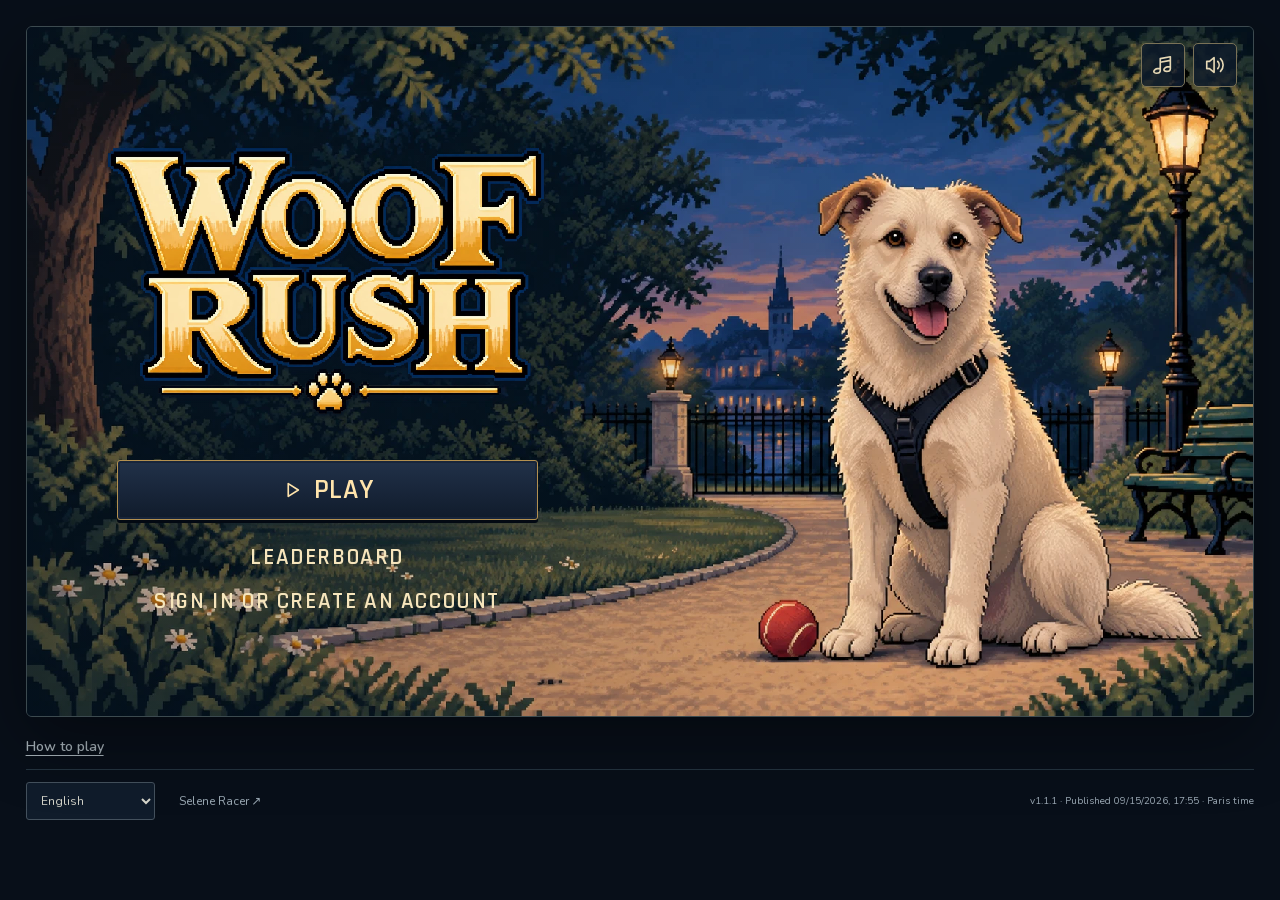
==== commit 4926c3e6: "Woof Rush v1.1.1 (2026-09-15 17:55)" ====
--- a/index.html
+++ b/index.html
@@ -14,7 +14,7 @@
     <link rel="apple-touch-icon" href="/art/icon-pixel.png" />
     <link rel="preload" href="/art/optimized/hero.webp" as="image" fetchpriority="high" />
     <title>Woof Rush</title>
-    <script type="module" crossorigin src="/assets/index-CceI0PBg.js"></script>
+    <script type="module" crossorigin src="/assets/index-DaIXcI5U.js"></script>
     <link rel="stylesheet" crossorigin href="/assets/index-B_5N3XTD.css">
   </head>
   <body>
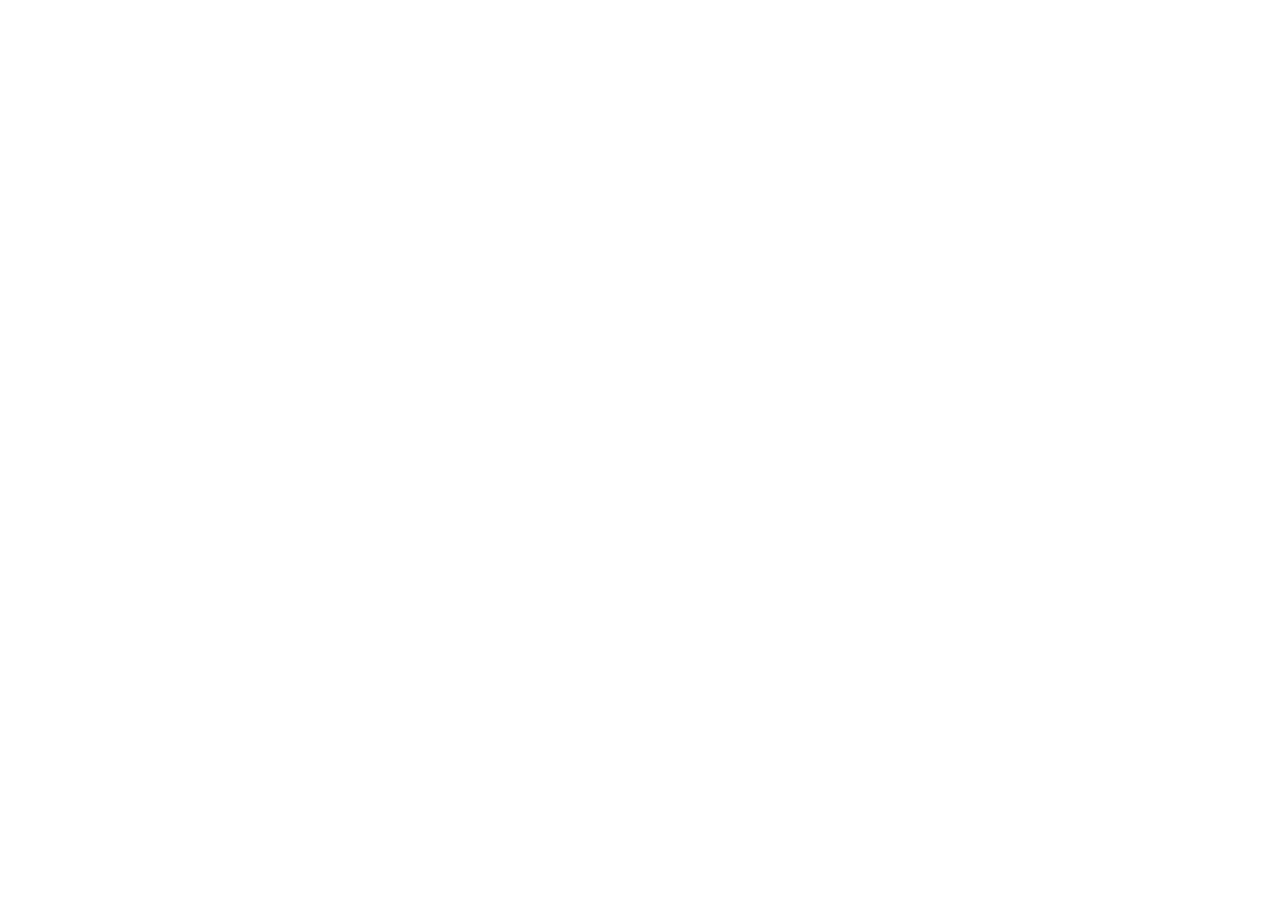
==== commit 4bc7bdf9: "Rediriger les anciennes adresses vers www.woofrush.com" ====
--- a/index.html
+++ b/index.html
@@ -2,22 +2,22 @@
 <html lang="fr">
   <head>
     <meta charset="UTF-8" />
-    <meta name="viewport" content="width=device-width, initial-scale=1.0, viewport-fit=cover" />
-    <meta name="theme-color" content="#101d2b" />
-    <meta
-      name="description"
-      content="Woof Rush : aligne les balles de même couleur pour vider le chemin. Un jeu d’arcade au clavier, à la souris ou sur mobile."
-    />
-    <meta name="apple-mobile-web-app-capable" content="yes" />
-    <meta name="apple-mobile-web-app-status-bar-style" content="default" />
-    <link rel="icon" type="image/png" href="/art/icon-pixel.png" />
-    <link rel="apple-touch-icon" href="/art/icon-pixel.png" />
-    <link rel="preload" href="/art/optimized/hero.webp" as="image" fetchpriority="high" />
+    <meta name="viewport" content="width=device-width, initial-scale=1" />
+    <meta name="robots" content="noindex" />
+    <link rel="canonical" href="https://www.woofrush.com/" />
     <title>Woof Rush</title>
-    <script type="module" crossorigin src="/assets/index-DaIXcI5U.js"></script>
-    <link rel="stylesheet" crossorigin href="/assets/index-B_5N3XTD.css">
+    <script>
+      const destination = new URL("https://www.woofrush.com/");
+      destination.pathname = window.location.pathname;
+      destination.search = window.location.search;
+      destination.hash = window.location.hash;
+      window.location.replace(destination.href);
+    </script>
+    <noscript><meta http-equiv="refresh" content="0;url=https://www.woofrush.com/" /></noscript>
+    <style>
+      body { margin: 0; min-height: 100vh; display: grid; place-items: center; background: #101d2b; color: #f9e9b9; font: 24px system-ui, sans-serif; }
+      a { color: inherit; text-underline-offset: .25em; }
+    </style>
   </head>
-  <body>
-    <div id="root"></div>
-  </body>
+  <body><a href="https://www.woofrush.com/">Woof Rush → www.woofrush.com</a></body>
 </html>
